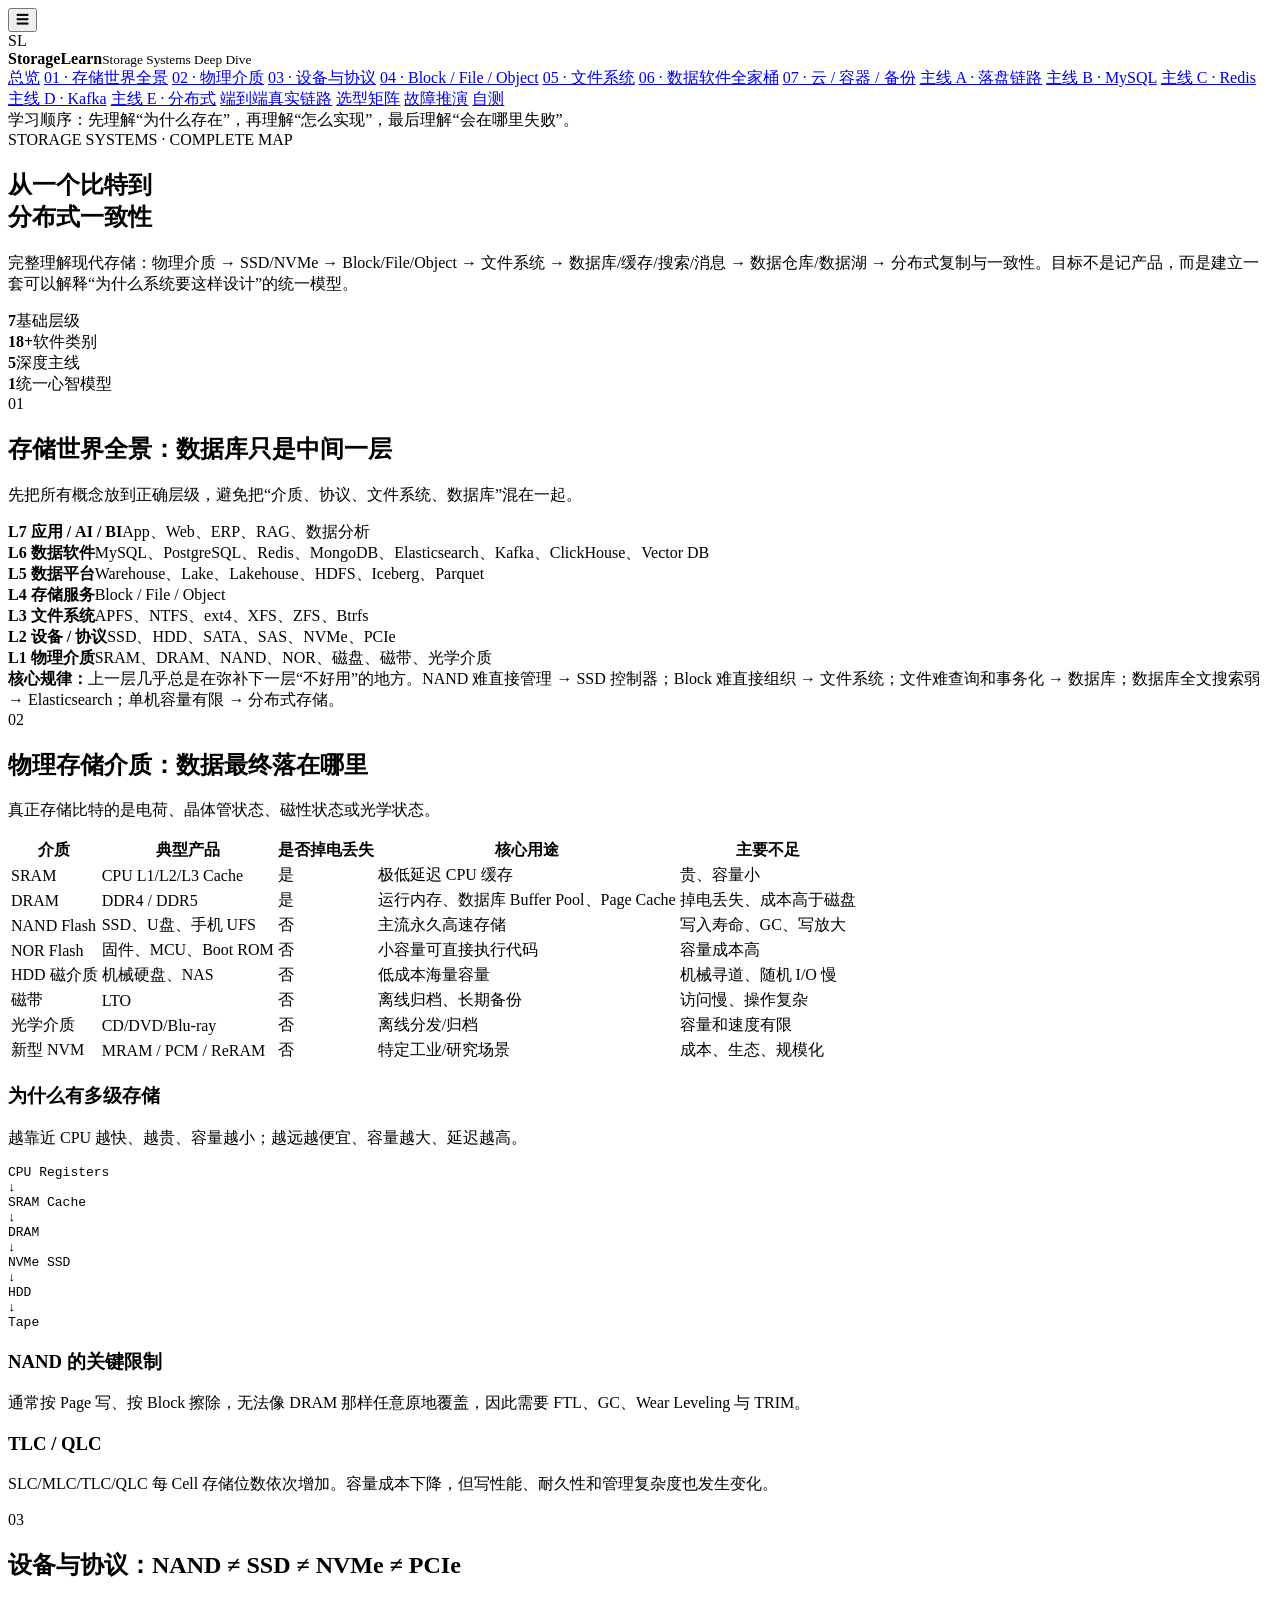
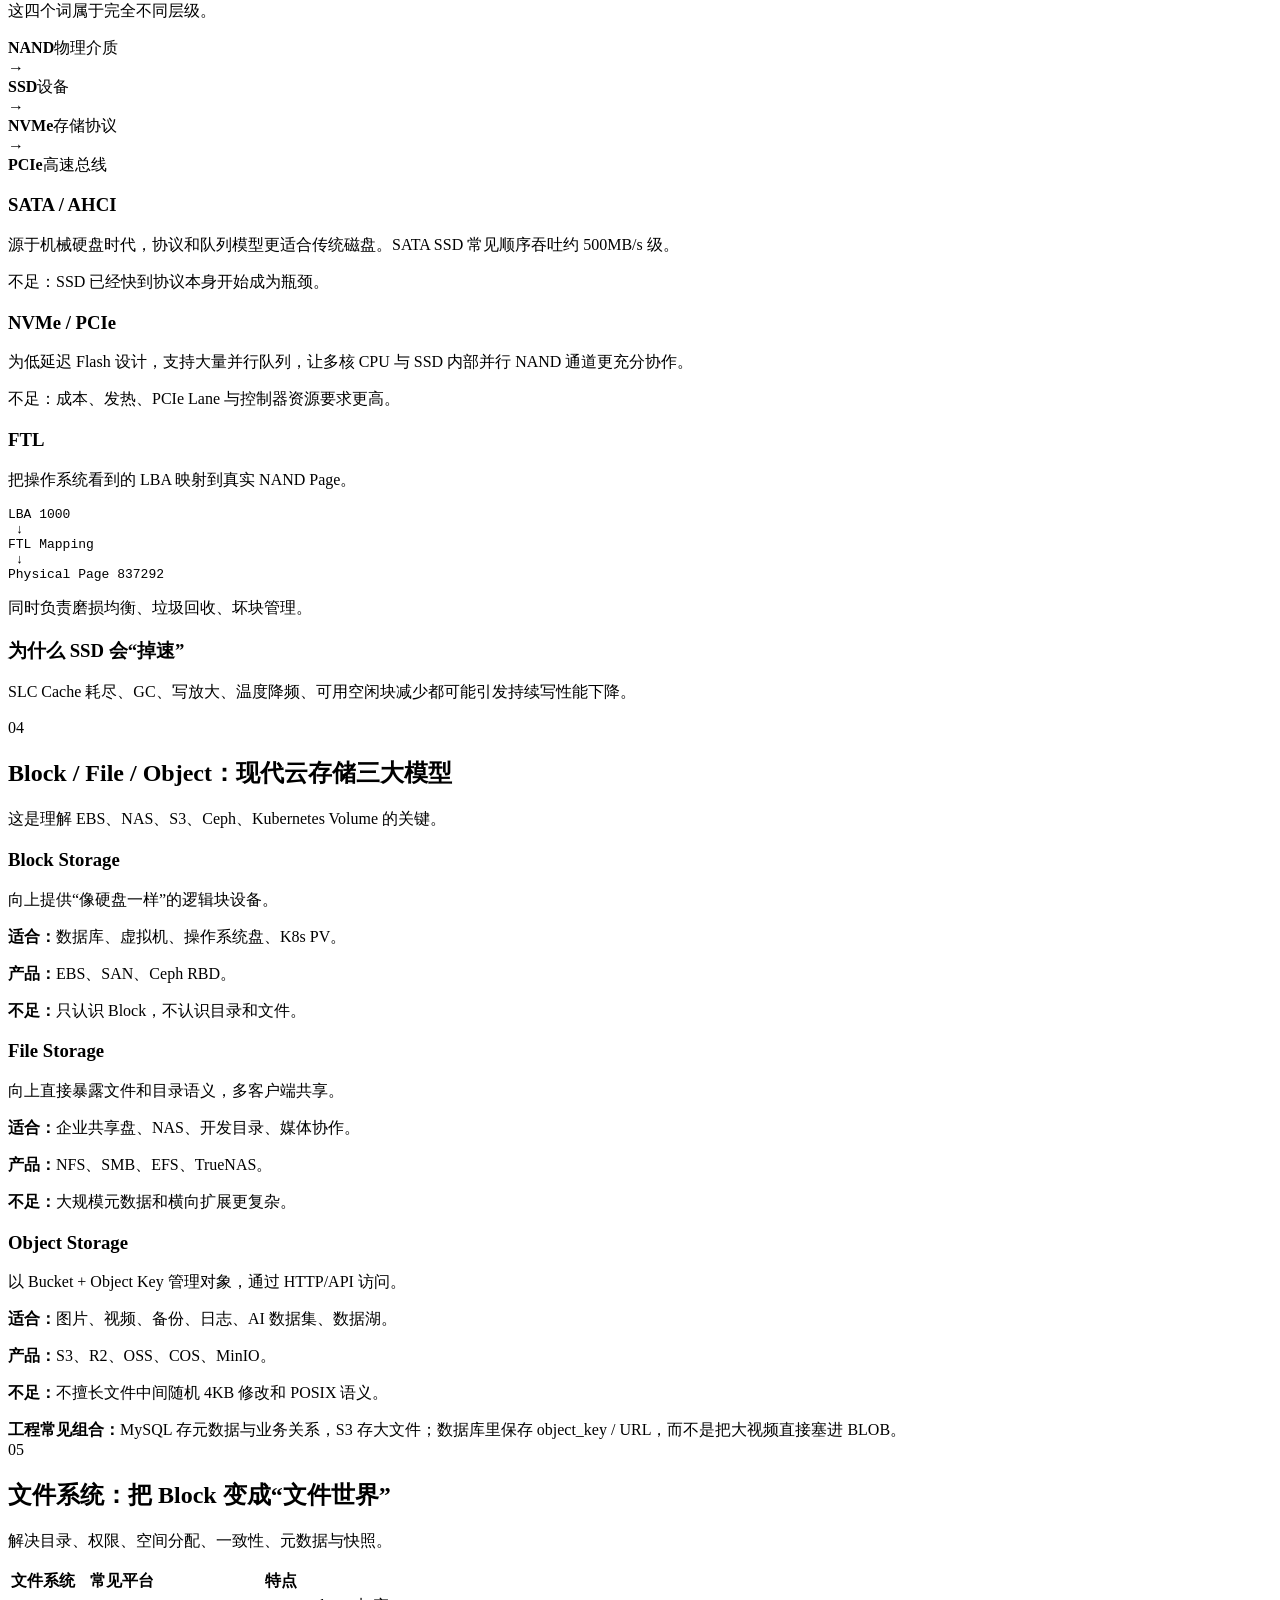
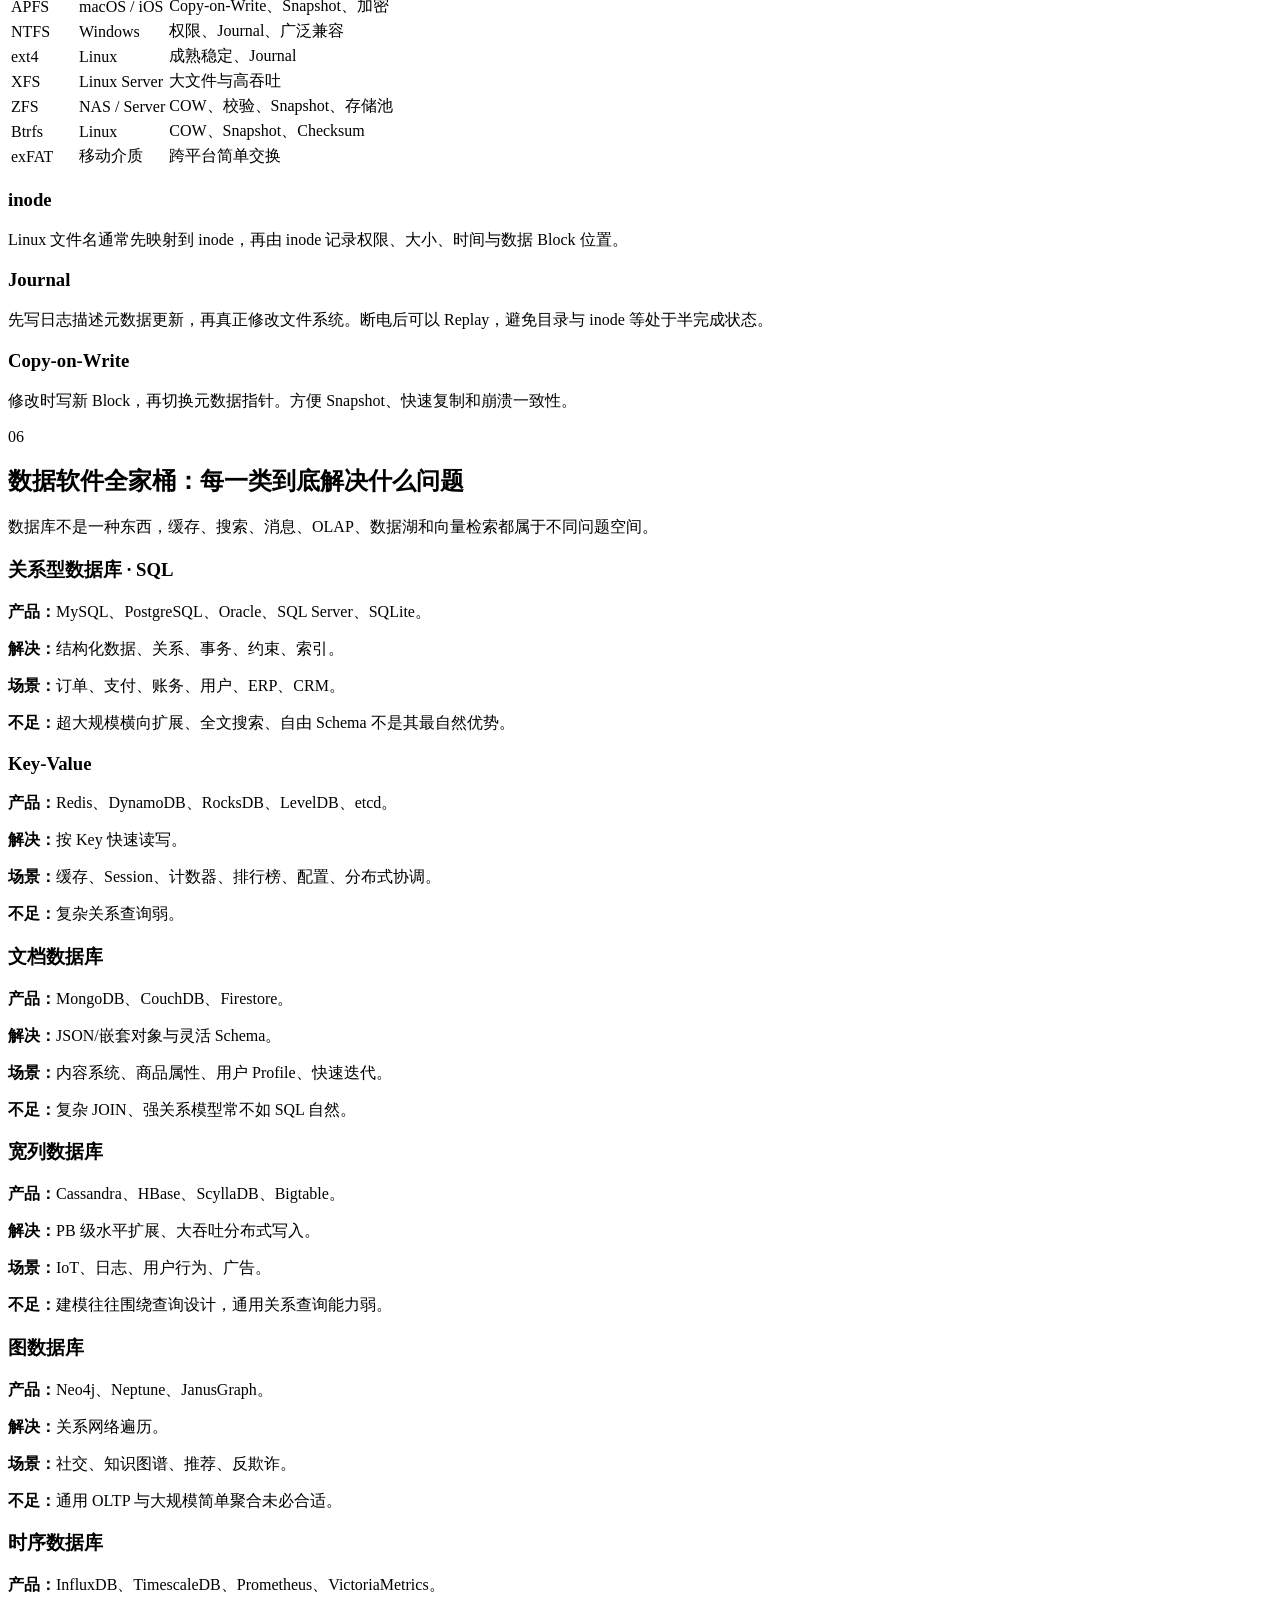
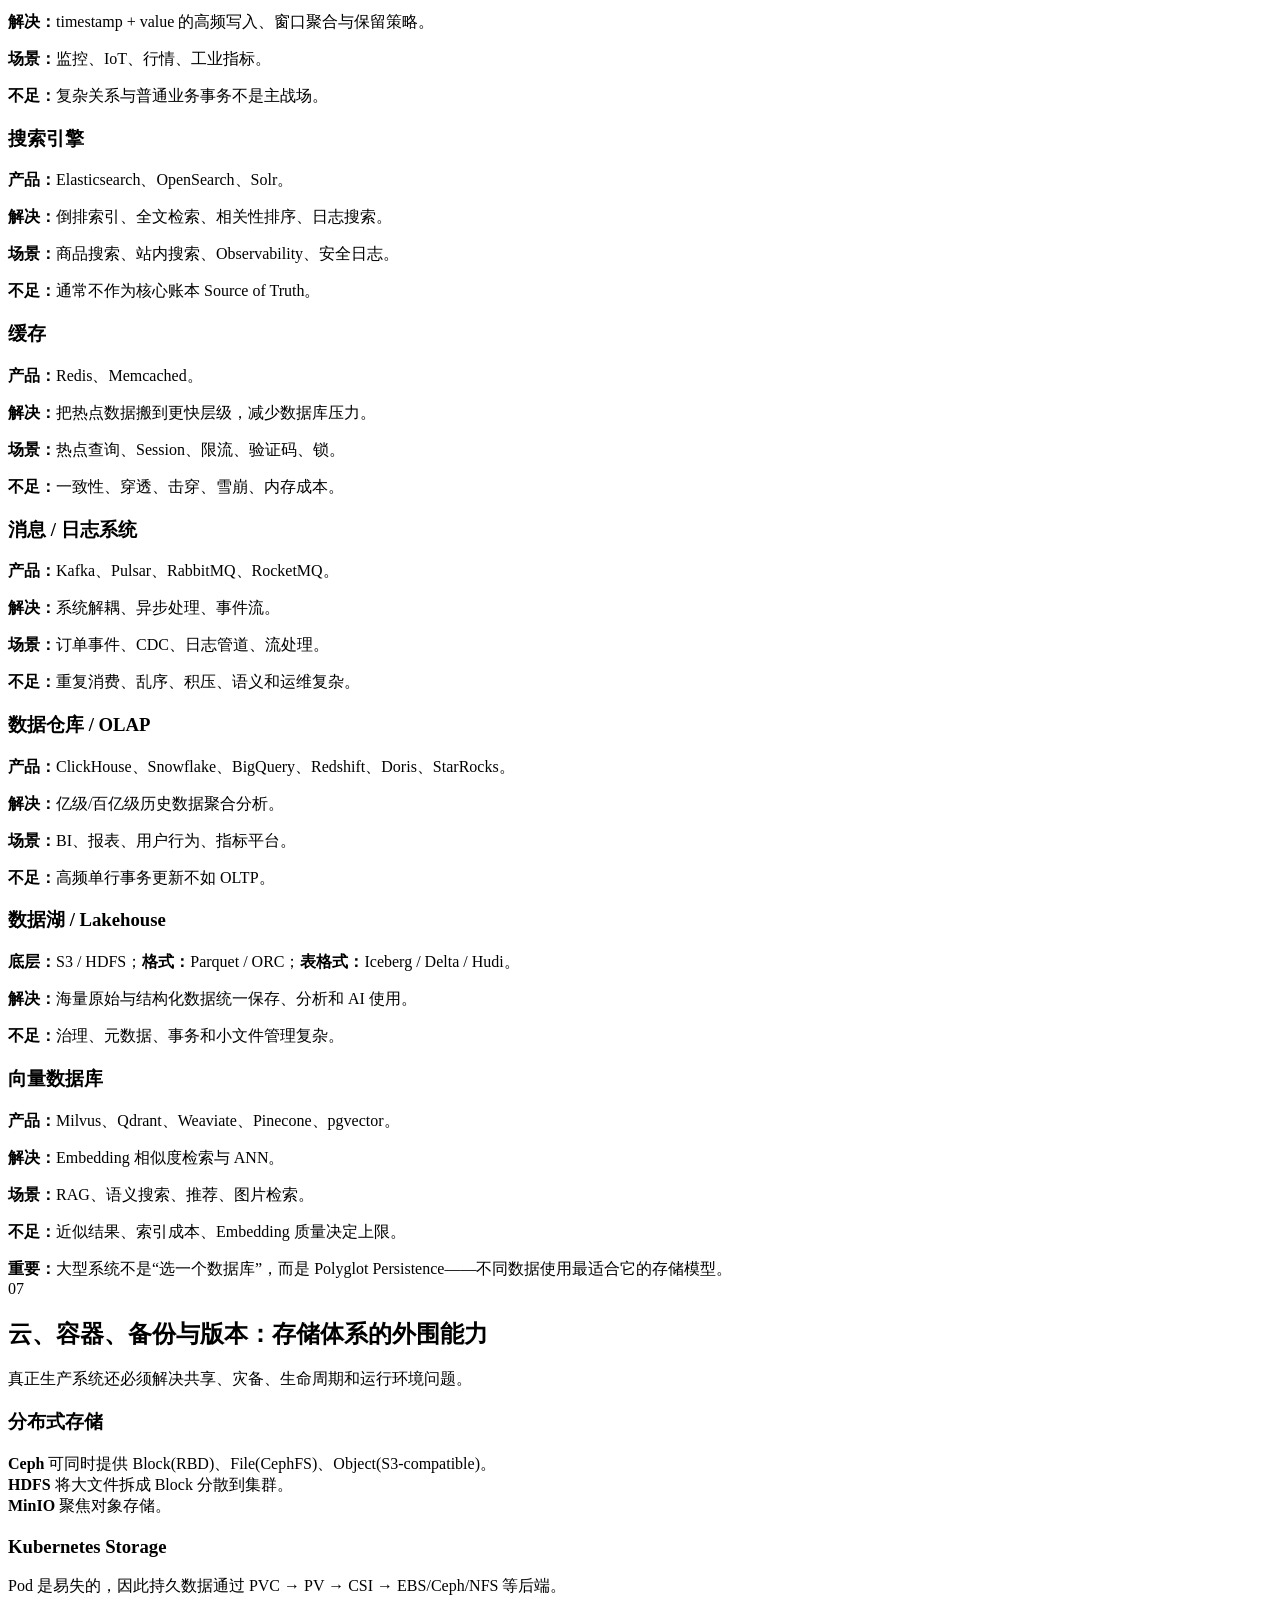
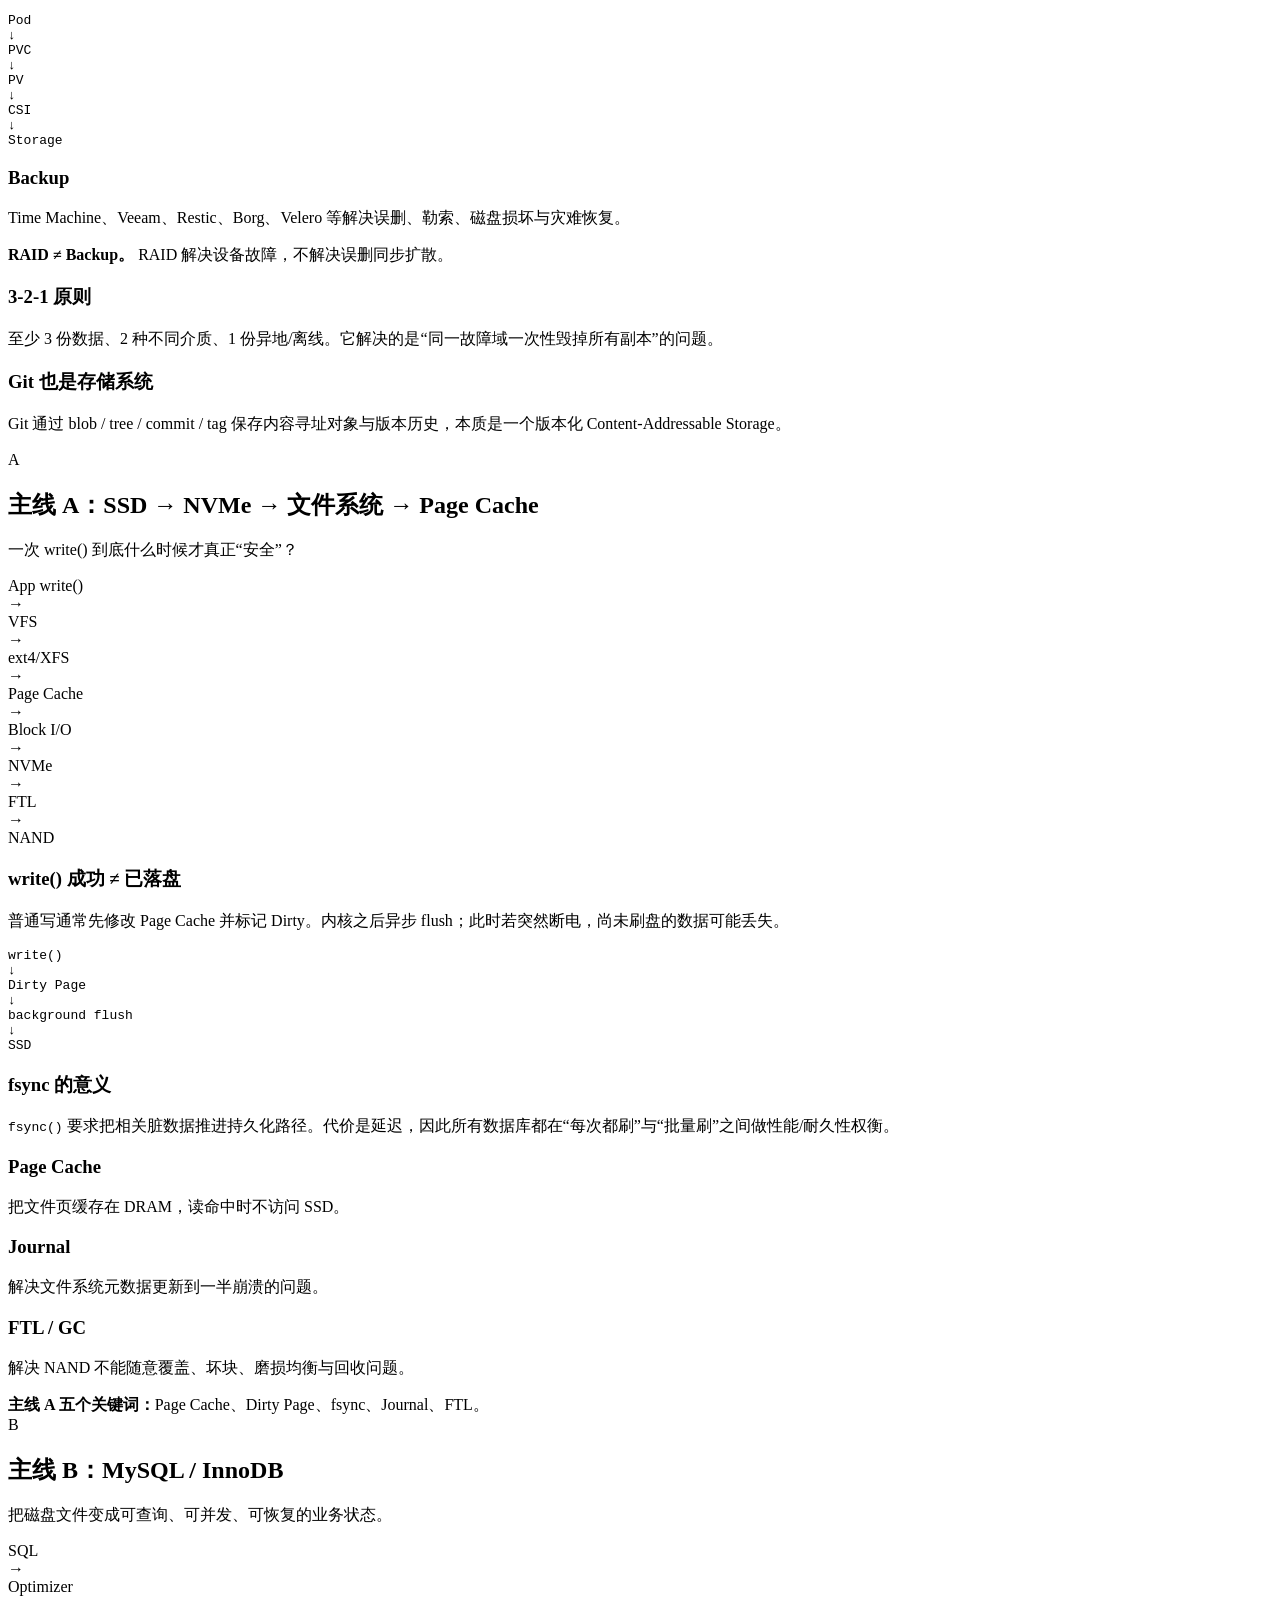
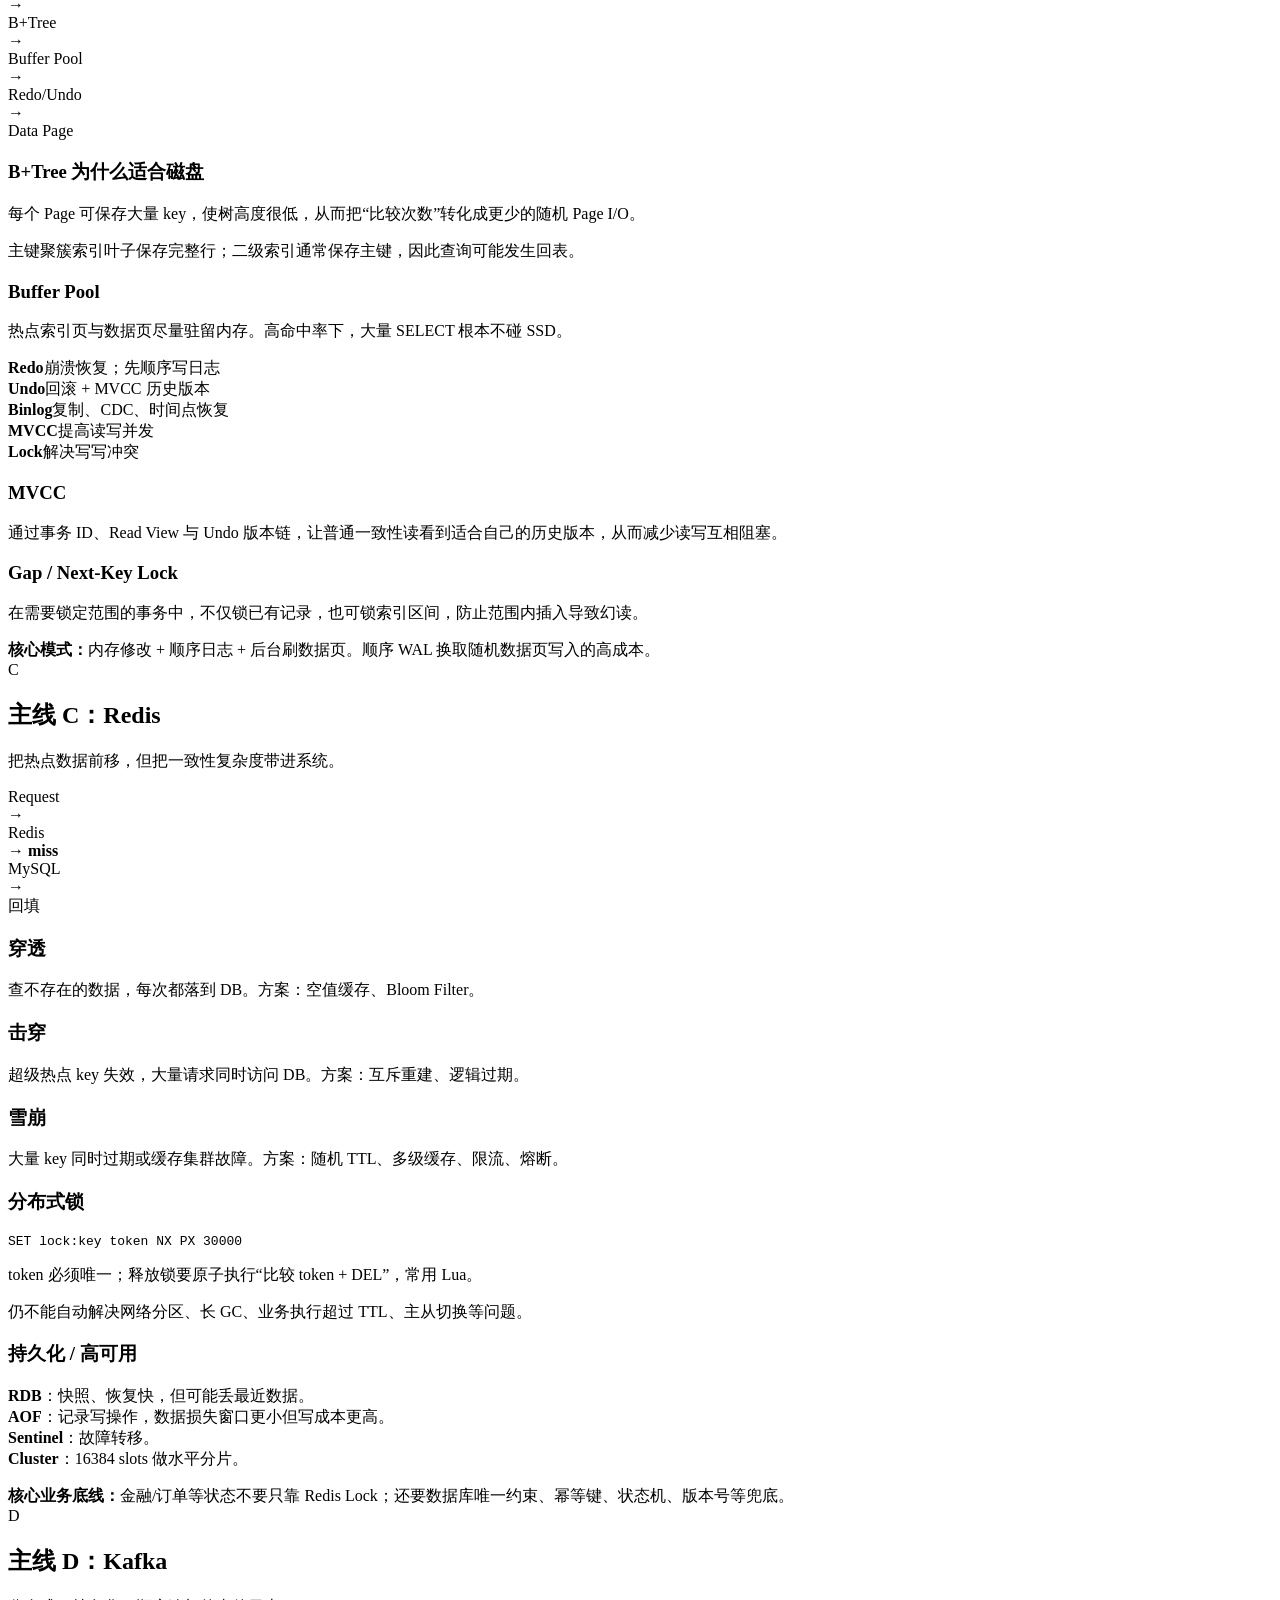
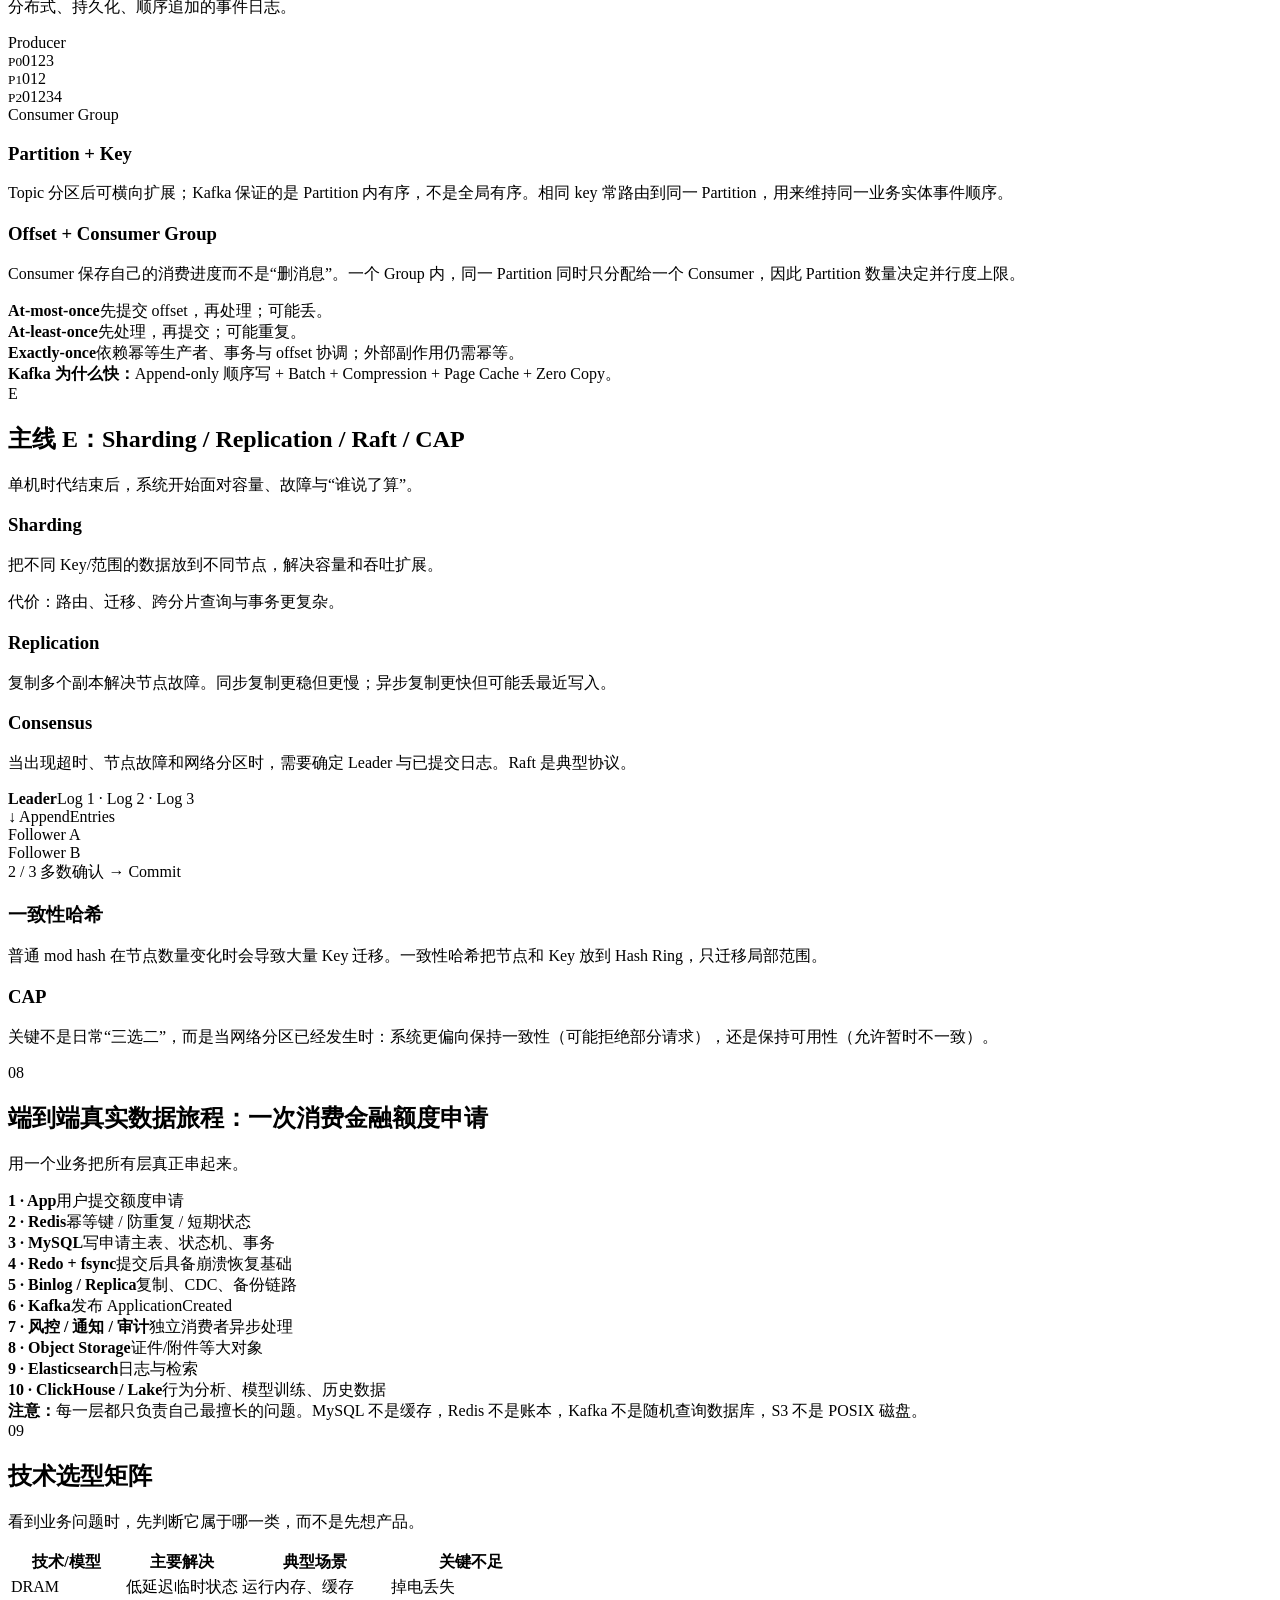
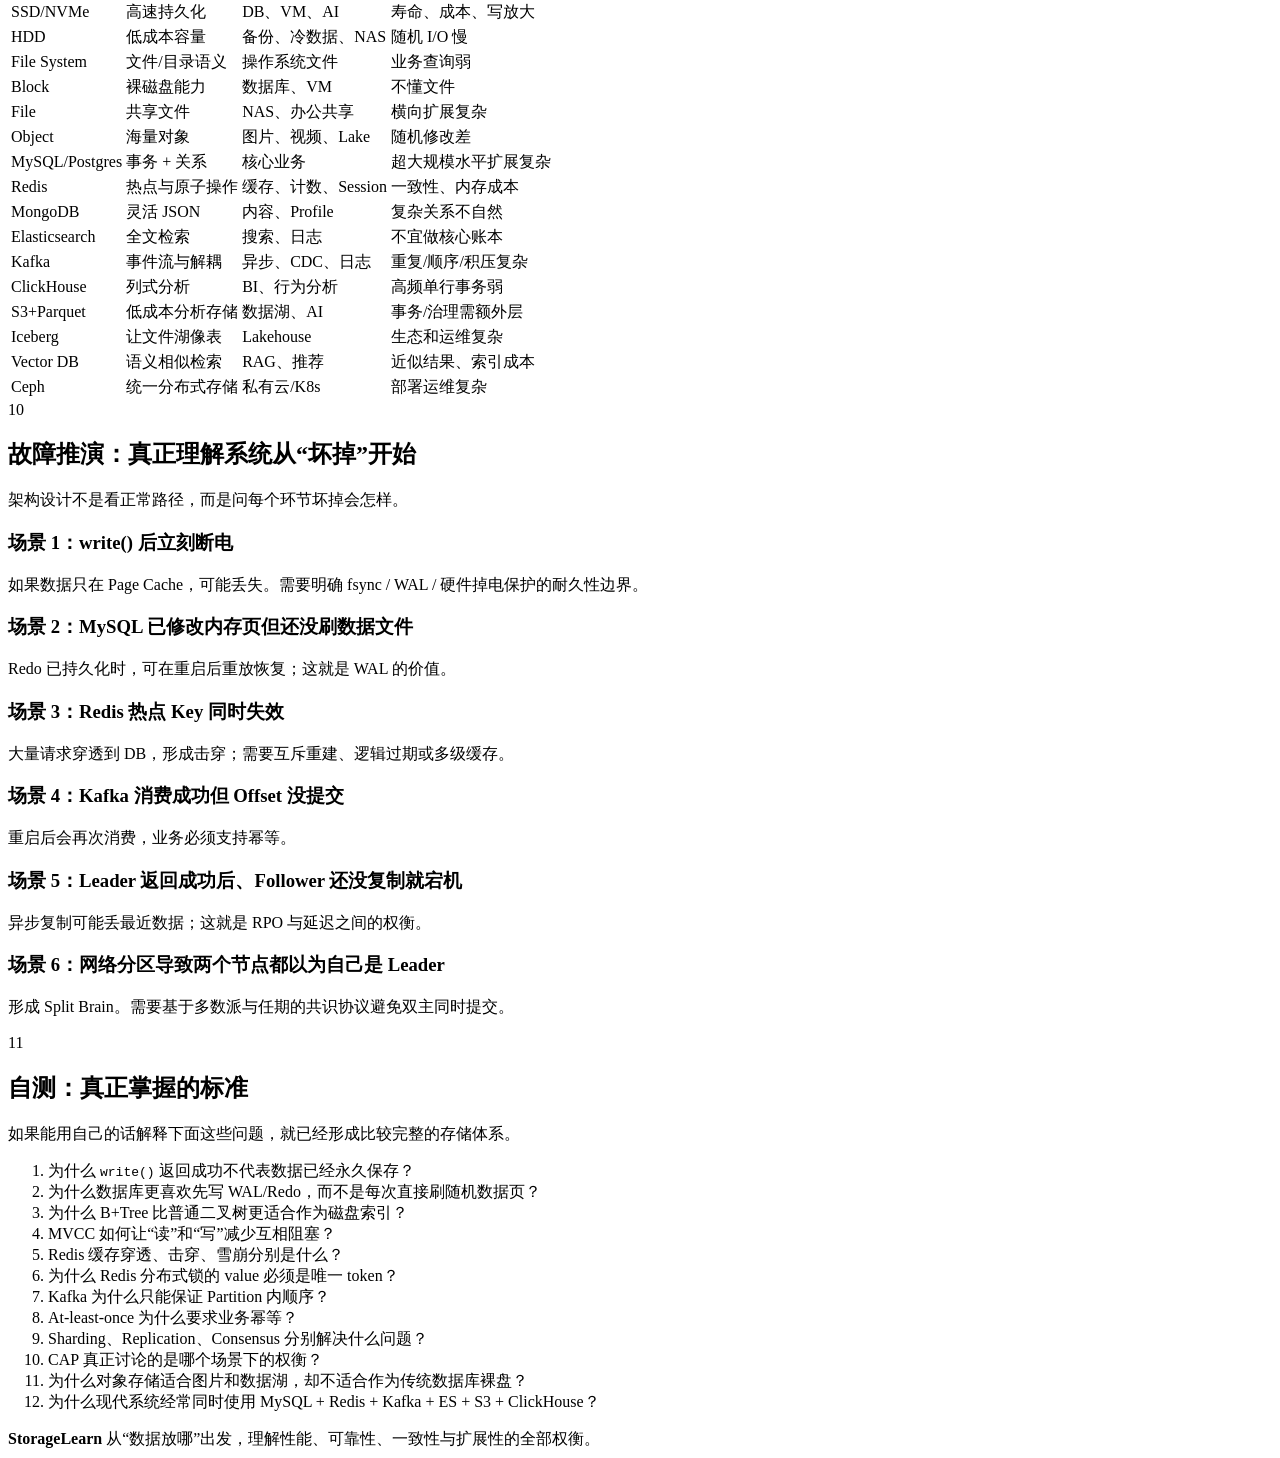
==== index.html @ ed1f9a4f "feat: add complete storage systems learning page" ====
<!doctype html>
<html lang="zh-CN">
<head>
<meta charset="UTF-8"/>
<meta name="viewport" content="width=device-width,initial-scale=1.0"/>
<meta name="description" content="StorageLearn：从物理介质、文件系统、数据库、缓存、搜索、消息、数据湖到分布式存储的完整知识体系。"/>
<title>StorageLearn · 完整存储体系深度解析</title>
<link rel="stylesheet" href="./styles.css"/>
</head>
<body>
<div class="progress" id="progress"></div>
<button class="menu-btn" id="menuBtn">☰</button>
<aside class="sidebar" id="sidebar">
  <div class="brand"><div class="logo">SL</div><div><b>StorageLearn</b><small>Storage Systems Deep Dive</small></div></div>
  <nav>
    <a href="#hero">总览</a>
    <a href="#landscape">01 · 存储世界全景</a>
    <a href="#media">02 · 物理介质</a>
    <a href="#device">03 · 设备与协议</a>
    <a href="#models">04 · Block / File / Object</a>
    <a href="#filesystem">05 · 文件系统</a>
    <a href="#data-software">06 · 数据软件全家桶</a>
    <a href="#cloud">07 · 云 / 容器 / 备份</a>
    <a href="#line1">主线 A · 落盘链路</a>
    <a href="#line2">主线 B · MySQL</a>
    <a href="#line3">主线 C · Redis</a>
    <a href="#line4">主线 D · Kafka</a>
    <a href="#line5">主线 E · 分布式</a>
    <a href="#journey">端到端真实链路</a>
    <a href="#matrix">选型矩阵</a>
    <a href="#failures">故障推演</a>
    <a href="#quiz">自测</a>
  </nav>
  <div class="side-tip">学习顺序：先理解“为什么存在”，再理解“怎么实现”，最后理解“会在哪里失败”。</div>
</aside>

<main>
<section class="hero" id="hero">
  <div class="eyebrow">STORAGE SYSTEMS · COMPLETE MAP</div>
  <h1>从一个比特到<br><span>分布式一致性</span></h1>
  <p class="lead">完整理解现代存储：物理介质 → SSD/NVMe → Block/File/Object → 文件系统 → 数据库/缓存/搜索/消息 → 数据仓库/数据湖 → 分布式复制与一致性。目标不是记产品，而是建立一套可以解释“为什么系统要这样设计”的统一模型。</p>
  <div class="stats"><div><b>7</b><span>基础层级</span></div><div><b>18+</b><span>软件类别</span></div><div><b>5</b><span>深度主线</span></div><div><b>1</b><span>统一心智模型</span></div></div>
</section>

<section id="landscape">
  <header class="section-head"><span>01</span><div><h2>存储世界全景：数据库只是中间一层</h2><p>先把所有概念放到正确层级，避免把“介质、协议、文件系统、数据库”混在一起。</p></div></header>
  <div class="layer-stack">
    <div><b>L7 应用 / AI / BI</b><span>App、Web、ERP、RAG、数据分析</span></div>
    <div><b>L6 数据软件</b><span>MySQL、PostgreSQL、Redis、MongoDB、Elasticsearch、Kafka、ClickHouse、Vector DB</span></div>
    <div><b>L5 数据平台</b><span>Warehouse、Lake、Lakehouse、HDFS、Iceberg、Parquet</span></div>
    <div><b>L4 存储服务</b><span>Block / File / Object</span></div>
    <div><b>L3 文件系统</b><span>APFS、NTFS、ext4、XFS、ZFS、Btrfs</span></div>
    <div><b>L2 设备 / 协议</b><span>SSD、HDD、SATA、SAS、NVMe、PCIe</span></div>
    <div><b>L1 物理介质</b><span>SRAM、DRAM、NAND、NOR、磁盘、磁带、光学介质</span></div>
  </div>
  <div class="principle"><b>核心规律：</b>上一层几乎总是在弥补下一层“不好用”的地方。NAND 难直接管理 → SSD 控制器；Block 难直接组织 → 文件系统；文件难查询和事务化 → 数据库；数据库全文搜索弱 → Elasticsearch；单机容量有限 → 分布式存储。</div>
</section>

<section id="media">
<header class="section-head"><span>02</span><div><h2>物理存储介质：数据最终落在哪里</h2><p>真正存储比特的是电荷、晶体管状态、磁性状态或光学状态。</p></div></header>
<div class="table-wrap"><table><thead><tr><th>介质</th><th>典型产品</th><th>是否掉电丢失</th><th>核心用途</th><th>主要不足</th></tr></thead><tbody>
<tr><td>SRAM</td><td>CPU L1/L2/L3 Cache</td><td>是</td><td>极低延迟 CPU 缓存</td><td>贵、容量小</td></tr>
<tr><td>DRAM</td><td>DDR4 / DDR5</td><td>是</td><td>运行内存、数据库 Buffer Pool、Page Cache</td><td>掉电丢失、成本高于磁盘</td></tr>
<tr><td>NAND Flash</td><td>SSD、U盘、手机 UFS</td><td>否</td><td>主流永久高速存储</td><td>写入寿命、GC、写放大</td></tr>
<tr><td>NOR Flash</td><td>固件、MCU、Boot ROM</td><td>否</td><td>小容量可直接执行代码</td><td>容量成本高</td></tr>
<tr><td>HDD 磁介质</td><td>机械硬盘、NAS</td><td>否</td><td>低成本海量容量</td><td>机械寻道、随机 I/O 慢</td></tr>
<tr><td>磁带</td><td>LTO</td><td>否</td><td>离线归档、长期备份</td><td>访问慢、操作复杂</td></tr>
<tr><td>光学介质</td><td>CD/DVD/Blu-ray</td><td>否</td><td>离线分发/归档</td><td>容量和速度有限</td></tr>
<tr><td>新型 NVM</td><td>MRAM / PCM / ReRAM</td><td>否</td><td>特定工业/研究场景</td><td>成本、生态、规模化</td></tr>
</tbody></table></div>
<div class="cards three">
<article><h3>为什么有多级存储</h3><p>越靠近 CPU 越快、越贵、容量越小；越远越便宜、容量越大、延迟越高。</p><pre>CPU Registers
↓
SRAM Cache
↓
DRAM
↓
NVMe SSD
↓
HDD
↓
Tape</pre></article>
<article><h3>NAND 的关键限制</h3><p>通常按 Page 写、按 Block 擦除，无法像 DRAM 那样任意原地覆盖，因此需要 FTL、GC、Wear Leveling 与 TRIM。</p></article>
<article><h3>TLC / QLC</h3><p>SLC/MLC/TLC/QLC 每 Cell 存储位数依次增加。容量成本下降，但写性能、耐久性和管理复杂度也发生变化。</p></article>
</div>
</section>

<section id="device">
<header class="section-head"><span>03</span><div><h2>设备与协议：NAND ≠ SSD ≠ NVMe ≠ PCIe</h2><p>这四个词属于完全不同层级。</p></div></header>
<div class="concept-chain"><div><b>NAND</b><span>物理介质</span></div><b>→</b><div><b>SSD</b><span>设备</span></div><b>→</b><div><b>NVMe</b><span>存储协议</span></div><b>→</b><div><b>PCIe</b><span>高速总线</span></div></div>
<div class="cards two">
<article><h3>SATA / AHCI</h3><p>源于机械硬盘时代，协议和队列模型更适合传统磁盘。SATA SSD 常见顺序吞吐约 500MB/s 级。</p><p class="weak">不足：SSD 已经快到协议本身开始成为瓶颈。</p></article>
<article><h3>NVMe / PCIe</h3><p>为低延迟 Flash 设计，支持大量并行队列，让多核 CPU 与 SSD 内部并行 NAND 通道更充分协作。</p><p class="weak">不足：成本、发热、PCIe Lane 与控制器资源要求更高。</p></article>
</div>
<div class="cards two">
<article><h3>FTL</h3><p>把操作系统看到的 LBA 映射到真实 NAND Page。</p><pre>LBA 1000
 ↓
FTL Mapping
 ↓
Physical Page 837292</pre><p>同时负责磨损均衡、垃圾回收、坏块管理。</p></article>
<article><h3>为什么 SSD 会“掉速”</h3><p>SLC Cache 耗尽、GC、写放大、温度降频、可用空闲块减少都可能引发持续写性能下降。</p></article>
</div>
</section>

<section id="models">
<header class="section-head"><span>04</span><div><h2>Block / File / Object：现代云存储三大模型</h2><p>这是理解 EBS、NAS、S3、Ceph、Kubernetes Volume 的关键。</p></div></header>
<div class="cards three">
<article><h3>Block Storage</h3><p>向上提供“像硬盘一样”的逻辑块设备。</p><p><b>适合：</b>数据库、虚拟机、操作系统盘、K8s PV。</p><p><b>产品：</b>EBS、SAN、Ceph RBD。</p><p class="weak"><b>不足：</b>只认识 Block，不认识目录和文件。</p></article>
<article><h3>File Storage</h3><p>向上直接暴露文件和目录语义，多客户端共享。</p><p><b>适合：</b>企业共享盘、NAS、开发目录、媒体协作。</p><p><b>产品：</b>NFS、SMB、EFS、TrueNAS。</p><p class="weak"><b>不足：</b>大规模元数据和横向扩展更复杂。</p></article>
<article><h3>Object Storage</h3><p>以 Bucket + Object Key 管理对象，通过 HTTP/API 访问。</p><p><b>适合：</b>图片、视频、备份、日志、AI 数据集、数据湖。</p><p><b>产品：</b>S3、R2、OSS、COS、MinIO。</p><p class="weak"><b>不足：</b>不擅长文件中间随机 4KB 修改和 POSIX 语义。</p></article>
</div>
<div class="principle"><b>工程常见组合：</b>MySQL 存元数据与业务关系，S3 存大文件；数据库里保存 object_key / URL，而不是把大视频直接塞进 BLOB。</div>
</section>

<section id="filesystem">
<header class="section-head"><span>05</span><div><h2>文件系统：把 Block 变成“文件世界”</h2><p>解决目录、权限、空间分配、一致性、元数据与快照。</p></div></header>
<div class="table-wrap"><table><thead><tr><th>文件系统</th><th>常见平台</th><th>特点</th></tr></thead><tbody>
<tr><td>APFS</td><td>macOS / iOS</td><td>Copy-on-Write、Snapshot、加密</td></tr>
<tr><td>NTFS</td><td>Windows</td><td>权限、Journal、广泛兼容</td></tr>
<tr><td>ext4</td><td>Linux</td><td>成熟稳定、Journal</td></tr>
<tr><td>XFS</td><td>Linux Server</td><td>大文件与高吞吐</td></tr>
<tr><td>ZFS</td><td>NAS / Server</td><td>COW、校验、Snapshot、存储池</td></tr>
<tr><td>Btrfs</td><td>Linux</td><td>COW、Snapshot、Checksum</td></tr>
<tr><td>exFAT</td><td>移动介质</td><td>跨平台简单交换</td></tr>
</tbody></table></div>
<div class="cards three">
<article><h3>inode</h3><p>Linux 文件名通常先映射到 inode，再由 inode 记录权限、大小、时间与数据 Block 位置。</p></article>
<article><h3>Journal</h3><p>先写日志描述元数据更新，再真正修改文件系统。断电后可以 Replay，避免目录与 inode 等处于半完成状态。</p></article>
<article><h3>Copy-on-Write</h3><p>修改时写新 Block，再切换元数据指针。方便 Snapshot、快速复制和崩溃一致性。</p></article>
</div>
</section>

<section id="data-software">
<header class="section-head"><span>06</span><div><h2>数据软件全家桶：每一类到底解决什么问题</h2><p>数据库不是一种东西，缓存、搜索、消息、OLAP、数据湖和向量检索都属于不同问题空间。</p></div></header>
<div class="catalog">
<article><h3>关系型数据库 · SQL</h3><p><b>产品：</b>MySQL、PostgreSQL、Oracle、SQL Server、SQLite。</p><p><b>解决：</b>结构化数据、关系、事务、约束、索引。</p><p><b>场景：</b>订单、支付、账务、用户、ERP、CRM。</p><p class="weak"><b>不足：</b>超大规模横向扩展、全文搜索、自由 Schema 不是其最自然优势。</p></article>
<article><h3>Key-Value</h3><p><b>产品：</b>Redis、DynamoDB、RocksDB、LevelDB、etcd。</p><p><b>解决：</b>按 Key 快速读写。</p><p><b>场景：</b>缓存、Session、计数器、排行榜、配置、分布式协调。</p><p class="weak"><b>不足：</b>复杂关系查询弱。</p></article>
<article><h3>文档数据库</h3><p><b>产品：</b>MongoDB、CouchDB、Firestore。</p><p><b>解决：</b>JSON/嵌套对象与灵活 Schema。</p><p><b>场景：</b>内容系统、商品属性、用户 Profile、快速迭代。</p><p class="weak"><b>不足：</b>复杂 JOIN、强关系模型常不如 SQL 自然。</p></article>
<article><h3>宽列数据库</h3><p><b>产品：</b>Cassandra、HBase、ScyllaDB、Bigtable。</p><p><b>解决：</b>PB 级水平扩展、大吞吐分布式写入。</p><p><b>场景：</b>IoT、日志、用户行为、广告。</p><p class="weak"><b>不足：</b>建模往往围绕查询设计，通用关系查询能力弱。</p></article>
<article><h3>图数据库</h3><p><b>产品：</b>Neo4j、Neptune、JanusGraph。</p><p><b>解决：</b>关系网络遍历。</p><p><b>场景：</b>社交、知识图谱、推荐、反欺诈。</p><p class="weak"><b>不足：</b>通用 OLTP 与大规模简单聚合未必合适。</p></article>
<article><h3>时序数据库</h3><p><b>产品：</b>InfluxDB、TimescaleDB、Prometheus、VictoriaMetrics。</p><p><b>解决：</b>timestamp + value 的高频写入、窗口聚合与保留策略。</p><p><b>场景：</b>监控、IoT、行情、工业指标。</p><p class="weak"><b>不足：</b>复杂关系与普通业务事务不是主战场。</p></article>
<article><h3>搜索引擎</h3><p><b>产品：</b>Elasticsearch、OpenSearch、Solr。</p><p><b>解决：</b>倒排索引、全文检索、相关性排序、日志搜索。</p><p><b>场景：</b>商品搜索、站内搜索、Observability、安全日志。</p><p class="weak"><b>不足：</b>通常不作为核心账本 Source of Truth。</p></article>
<article><h3>缓存</h3><p><b>产品：</b>Redis、Memcached。</p><p><b>解决：</b>把热点数据搬到更快层级，减少数据库压力。</p><p><b>场景：</b>热点查询、Session、限流、验证码、锁。</p><p class="weak"><b>不足：</b>一致性、穿透、击穿、雪崩、内存成本。</p></article>
<article><h3>消息 / 日志系统</h3><p><b>产品：</b>Kafka、Pulsar、RabbitMQ、RocketMQ。</p><p><b>解决：</b>系统解耦、异步处理、事件流。</p><p><b>场景：</b>订单事件、CDC、日志管道、流处理。</p><p class="weak"><b>不足：</b>重复消费、乱序、积压、语义和运维复杂。</p></article>
<article><h3>数据仓库 / OLAP</h3><p><b>产品：</b>ClickHouse、Snowflake、BigQuery、Redshift、Doris、StarRocks。</p><p><b>解决：</b>亿级/百亿级历史数据聚合分析。</p><p><b>场景：</b>BI、报表、用户行为、指标平台。</p><p class="weak"><b>不足：</b>高频单行事务更新不如 OLTP。</p></article>
<article><h3>数据湖 / Lakehouse</h3><p><b>底层：</b>S3 / HDFS；<b>格式：</b>Parquet / ORC；<b>表格式：</b>Iceberg / Delta / Hudi。</p><p><b>解决：</b>海量原始与结构化数据统一保存、分析和 AI 使用。</p><p class="weak"><b>不足：</b>治理、元数据、事务和小文件管理复杂。</p></article>
<article><h3>向量数据库</h3><p><b>产品：</b>Milvus、Qdrant、Weaviate、Pinecone、pgvector。</p><p><b>解决：</b>Embedding 相似度检索与 ANN。</p><p><b>场景：</b>RAG、语义搜索、推荐、图片检索。</p><p class="weak"><b>不足：</b>近似结果、索引成本、Embedding 质量决定上限。</p></article>
</div>
<div class="principle"><b>重要：</b>大型系统不是“选一个数据库”，而是 Polyglot Persistence——不同数据使用最适合它的存储模型。</div>
</section>

<section id="cloud">
<header class="section-head"><span>07</span><div><h2>云、容器、备份与版本：存储体系的外围能力</h2><p>真正生产系统还必须解决共享、灾备、生命周期和运行环境问题。</p></div></header>
<div class="cards three">
<article><h3>分布式存储</h3><p><b>Ceph</b> 可同时提供 Block(RBD)、File(CephFS)、Object(S3-compatible)。<br><b>HDFS</b> 将大文件拆成 Block 分散到集群。<br><b>MinIO</b> 聚焦对象存储。</p></article>
<article><h3>Kubernetes Storage</h3><p>Pod 是易失的，因此持久数据通过 PVC → PV → CSI → EBS/Ceph/NFS 等后端。</p><pre>Pod
↓
PVC
↓
PV
↓
CSI
↓
Storage</pre></article>
<article><h3>Backup</h3><p>Time Machine、Veeam、Restic、Borg、Velero 等解决误删、勒索、磁盘损坏与灾难恢复。</p><p><b>RAID ≠ Backup。</b> RAID 解决设备故障，不解决误删同步扩散。</p></article>
</div>
<div class="cards two">
<article><h3>3-2-1 原则</h3><p>至少 3 份数据、2 种不同介质、1 份异地/离线。它解决的是“同一故障域一次性毁掉所有副本”的问题。</p></article>
<article><h3>Git 也是存储系统</h3><p>Git 通过 blob / tree / commit / tag 保存内容寻址对象与版本历史，本质是一个版本化 Content-Addressable Storage。</p></article>
</div>
</section>

<section id="line1" class="deep">
<header class="section-head"><span>A</span><div><h2>主线 A：SSD → NVMe → 文件系统 → Page Cache</h2><p>一次 write() 到底什么时候才真正“安全”？</p></div></header>
<div class="flow"><div>App write()</div><b>→</b><div>VFS</div><b>→</b><div>ext4/XFS</div><b>→</b><div class="hot">Page Cache</div><b>→</b><div>Block I/O</div><b>→</b><div>NVMe</div><b>→</b><div>FTL</div><b>→</b><div>NAND</div></div>
<div class="cards two">
<article><h3>write() 成功 ≠ 已落盘</h3><p>普通写通常先修改 Page Cache 并标记 Dirty。内核之后异步 flush；此时若突然断电，尚未刷盘的数据可能丢失。</p><pre>write()
↓
Dirty Page
↓
background flush
↓
SSD</pre></article>
<article><h3>fsync 的意义</h3><p><code>fsync()</code> 要求把相关脏数据推进持久化路径。代价是延迟，因此所有数据库都在“每次都刷”与“批量刷”之间做性能/耐久性权衡。</p></article>
</div>
<div class="cards three">
<article><h3>Page Cache</h3><p>把文件页缓存在 DRAM，读命中时不访问 SSD。</p></article>
<article><h3>Journal</h3><p>解决文件系统元数据更新到一半崩溃的问题。</p></article>
<article><h3>FTL / GC</h3><p>解决 NAND 不能随意覆盖、坏块、磨损均衡与回收问题。</p></article>
</div>
<div class="takeaway"><b>主线 A 五个关键词：</b>Page Cache、Dirty Page、fsync、Journal、FTL。</div>
</section>

<section id="line2" class="deep">
<header class="section-head"><span>B</span><div><h2>主线 B：MySQL / InnoDB</h2><p>把磁盘文件变成可查询、可并发、可恢复的业务状态。</p></div></header>
<div class="flow"><div>SQL</div><b>→</b><div>Optimizer</div><b>→</b><div>B+Tree</div><b>→</b><div class="hot">Buffer Pool</div><b>→</b><div>Redo/Undo</div><b>→</b><div>Data Page</div></div>
<div class="cards two">
<article><h3>B+Tree 为什么适合磁盘</h3><p>每个 Page 可保存大量 key，使树高度很低，从而把“比较次数”转化成更少的随机 Page I/O。</p><p>主键聚簇索引叶子保存完整行；二级索引通常保存主键，因此查询可能发生回表。</p></article>
<article><h3>Buffer Pool</h3><p>热点索引页与数据页尽量驻留内存。高命中率下，大量 SELECT 根本不碰 SSD。</p></article>
</div>
<div class="compare">
<div><b>Redo</b><span>崩溃恢复；先顺序写日志</span></div>
<div><b>Undo</b><span>回滚 + MVCC 历史版本</span></div>
<div><b>Binlog</b><span>复制、CDC、时间点恢复</span></div>
<div><b>MVCC</b><span>提高读写并发</span></div>
<div><b>Lock</b><span>解决写写冲突</span></div>
</div>
<div class="cards two">
<article><h3>MVCC</h3><p>通过事务 ID、Read View 与 Undo 版本链，让普通一致性读看到适合自己的历史版本，从而减少读写互相阻塞。</p></article>
<article><h3>Gap / Next-Key Lock</h3><p>在需要锁定范围的事务中，不仅锁已有记录，也可锁索引区间，防止范围内插入导致幻读。</p></article>
</div>
<div class="takeaway"><b>核心模式：</b>内存修改 + 顺序日志 + 后台刷数据页。顺序 WAL 换取随机数据页写入的高成本。</div>
</section>

<section id="line3" class="deep">
<header class="section-head"><span>C</span><div><h2>主线 C：Redis</h2><p>把热点数据前移，但把一致性复杂度带进系统。</p></div></header>
<div class="flow"><div>Request</div><b>→</b><div class="hot">Redis</div><b>→ miss</b><div>MySQL</div><b>→</b><div>回填</div></div>
<div class="cards three">
<article><h3>穿透</h3><p>查不存在的数据，每次都落到 DB。方案：空值缓存、Bloom Filter。</p></article>
<article><h3>击穿</h3><p>超级热点 key 失效，大量请求同时访问 DB。方案：互斥重建、逻辑过期。</p></article>
<article><h3>雪崩</h3><p>大量 key 同时过期或缓存集群故障。方案：随机 TTL、多级缓存、限流、熔断。</p></article>
</div>
<div class="cards two">
<article><h3>分布式锁</h3><pre>SET lock:key token NX PX 30000</pre><p>token 必须唯一；释放锁要原子执行“比较 token + DEL”，常用 Lua。</p><p class="weak">仍不能自动解决网络分区、长 GC、业务执行超过 TTL、主从切换等问题。</p></article>
<article><h3>持久化 / 高可用</h3><p><b>RDB</b>：快照、恢复快，但可能丢最近数据。<br><b>AOF</b>：记录写操作，数据损失窗口更小但写成本更高。<br><b>Sentinel</b>：故障转移。<br><b>Cluster</b>：16384 slots 做水平分片。</p></article>
</div>
<div class="takeaway"><b>核心业务底线：</b>金融/订单等状态不要只靠 Redis Lock；还要数据库唯一约束、幂等键、状态机、版本号等兜底。</div>
</section>

<section id="line4" class="deep">
<header class="section-head"><span>D</span><div><h2>主线 D：Kafka</h2><p>分布式、持久化、顺序追加的事件日志。</p></div></header>
<div class="kafka">
<div class="producer">Producer</div>
<div class="topic">
<div><small>P0</small><span>0</span><span>1</span><span>2</span><span>3</span></div>
<div><small>P1</small><span>0</span><span>1</span><span>2</span></div>
<div><small>P2</small><span>0</span><span>1</span><span>2</span><span>3</span><span>4</span></div>
</div>
<div class="consumer">Consumer Group</div>
</div>
<div class="cards two">
<article><h3>Partition + Key</h3><p>Topic 分区后可横向扩展；Kafka 保证的是 Partition 内有序，不是全局有序。相同 key 常路由到同一 Partition，用来维持同一业务实体事件顺序。</p></article>
<article><h3>Offset + Consumer Group</h3><p>Consumer 保存自己的消费进度而不是“删消息”。一个 Group 内，同一 Partition 同时只分配给一个 Consumer，因此 Partition 数量决定并行度上限。</p></article>
</div>
<div class="delivery">
<div><b>At-most-once</b><span>先提交 offset，再处理；可能丢。</span></div>
<div><b>At-least-once</b><span>先处理，再提交；可能重复。</span></div>
<div><b>Exactly-once</b><span>依赖幂等生产者、事务与 offset 协调；外部副作用仍需幂等。</span></div>
</div>
<div class="takeaway"><b>Kafka 为什么快：</b>Append-only 顺序写 + Batch + Compression + Page Cache + Zero Copy。</div>
</section>

<section id="line5" class="deep">
<header class="section-head"><span>E</span><div><h2>主线 E：Sharding / Replication / Raft / CAP</h2><p>单机时代结束后，系统开始面对容量、故障与“谁说了算”。</p></div></header>
<div class="cards three">
<article><h3>Sharding</h3><p>把不同 Key/范围的数据放到不同节点，解决容量和吞吐扩展。</p><p class="weak">代价：路由、迁移、跨分片查询与事务更复杂。</p></article>
<article><h3>Replication</h3><p>复制多个副本解决节点故障。同步复制更稳但更慢；异步复制更快但可能丢最近写入。</p></article>
<article><h3>Consensus</h3><p>当出现超时、节点故障和网络分区时，需要确定 Leader 与已提交日志。Raft 是典型协议。</p></article>
</div>
<div class="raft">
<div class="node leader"><b>Leader</b><span>Log 1 · Log 2 · Log 3</span></div>
<div class="arrow">↓ AppendEntries</div>
<div class="followers"><div class="node">Follower A</div><div class="node">Follower B</div></div>
<div class="majority">2 / 3 多数确认 → Commit</div>
</div>
<div class="cards two">
<article><h3>一致性哈希</h3><p>普通 mod hash 在节点数量变化时会导致大量 Key 迁移。一致性哈希把节点和 Key 放到 Hash Ring，只迁移局部范围。</p></article>
<article><h3>CAP</h3><p>关键不是日常“三选二”，而是当网络分区已经发生时：系统更偏向保持一致性（可能拒绝部分请求），还是保持可用性（允许暂时不一致）。</p></article>
</div>
</section>

<section id="journey">
<header class="section-head"><span>08</span><div><h2>端到端真实数据旅程：一次消费金融额度申请</h2><p>用一个业务把所有层真正串起来。</p></div></header>
<div class="journey">
<div><b>1 · App</b><span>用户提交额度申请</span></div>
<div><b>2 · Redis</b><span>幂等键 / 防重复 / 短期状态</span></div>
<div><b>3 · MySQL</b><span>写申请主表、状态机、事务</span></div>
<div><b>4 · Redo + fsync</b><span>提交后具备崩溃恢复基础</span></div>
<div><b>5 · Binlog / Replica</b><span>复制、CDC、备份链路</span></div>
<div><b>6 · Kafka</b><span>发布 ApplicationCreated</span></div>
<div><b>7 · 风控 / 通知 / 审计</b><span>独立消费者异步处理</span></div>
<div><b>8 · Object Storage</b><span>证件/附件等大对象</span></div>
<div><b>9 · Elasticsearch</b><span>日志与检索</span></div>
<div><b>10 · ClickHouse / Lake</b><span>行为分析、模型训练、历史数据</span></div>
</div>
<div class="principle"><b>注意：</b>每一层都只负责自己最擅长的问题。MySQL 不是缓存，Redis 不是账本，Kafka 不是随机查询数据库，S3 不是 POSIX 磁盘。</div>
</section>

<section id="matrix">
<header class="section-head"><span>09</span><div><h2>技术选型矩阵</h2><p>看到业务问题时，先判断它属于哪一类，而不是先想产品。</p></div></header>
<div class="table-wrap"><table><thead><tr><th>技术/模型</th><th>主要解决</th><th>典型场景</th><th>关键不足</th></tr></thead><tbody>
<tr><td>DRAM</td><td>低延迟临时状态</td><td>运行内存、缓存</td><td>掉电丢失</td></tr>
<tr><td>SSD/NVMe</td><td>高速持久化</td><td>DB、VM、AI</td><td>寿命、成本、写放大</td></tr>
<tr><td>HDD</td><td>低成本容量</td><td>备份、冷数据、NAS</td><td>随机 I/O 慢</td></tr>
<tr><td>File System</td><td>文件/目录语义</td><td>操作系统文件</td><td>业务查询弱</td></tr>
<tr><td>Block</td><td>裸磁盘能力</td><td>数据库、VM</td><td>不懂文件</td></tr>
<tr><td>File</td><td>共享文件</td><td>NAS、办公共享</td><td>横向扩展复杂</td></tr>
<tr><td>Object</td><td>海量对象</td><td>图片、视频、Lake</td><td>随机修改差</td></tr>
<tr><td>MySQL/Postgres</td><td>事务 + 关系</td><td>核心业务</td><td>超大规模水平扩展复杂</td></tr>
<tr><td>Redis</td><td>热点与原子操作</td><td>缓存、计数、Session</td><td>一致性、内存成本</td></tr>
<tr><td>MongoDB</td><td>灵活 JSON</td><td>内容、Profile</td><td>复杂关系不自然</td></tr>
<tr><td>Elasticsearch</td><td>全文检索</td><td>搜索、日志</td><td>不宜做核心账本</td></tr>
<tr><td>Kafka</td><td>事件流与解耦</td><td>异步、CDC、日志</td><td>重复/顺序/积压复杂</td></tr>
<tr><td>ClickHouse</td><td>列式分析</td><td>BI、行为分析</td><td>高频单行事务弱</td></tr>
<tr><td>S3+Parquet</td><td>低成本分析存储</td><td>数据湖、AI</td><td>事务/治理需额外层</td></tr>
<tr><td>Iceberg</td><td>让文件湖像表</td><td>Lakehouse</td><td>生态和运维复杂</td></tr>
<tr><td>Vector DB</td><td>语义相似检索</td><td>RAG、推荐</td><td>近似结果、索引成本</td></tr>
<tr><td>Ceph</td><td>统一分布式存储</td><td>私有云/K8s</td><td>部署运维复杂</td></tr>
</tbody></table></div>
</section>

<section id="failures">
<header class="section-head"><span>10</span><div><h2>故障推演：真正理解系统从“坏掉”开始</h2><p>架构设计不是看正常路径，而是问每个环节坏掉会怎样。</p></div></header>
<div class="catalog">
<article><h3>场景 1：write() 后立刻断电</h3><p>如果数据只在 Page Cache，可能丢失。需要明确 fsync / WAL / 硬件掉电保护的耐久性边界。</p></article>
<article><h3>场景 2：MySQL 已修改内存页但还没刷数据文件</h3><p>Redo 已持久化时，可在重启后重放恢复；这就是 WAL 的价值。</p></article>
<article><h3>场景 3：Redis 热点 Key 同时失效</h3><p>大量请求穿透到 DB，形成击穿；需要互斥重建、逻辑过期或多级缓存。</p></article>
<article><h3>场景 4：Kafka 消费成功但 Offset 没提交</h3><p>重启后会再次消费，业务必须支持幂等。</p></article>
<article><h3>场景 5：Leader 返回成功后、Follower 还没复制就宕机</h3><p>异步复制可能丢最近数据；这就是 RPO 与延迟之间的权衡。</p></article>
<article><h3>场景 6：网络分区导致两个节点都以为自己是 Leader</h3><p>形成 Split Brain。需要基于多数派与任期的共识协议避免双主同时提交。</p></article>
</div>
</section>

<section id="quiz">
<header class="section-head"><span>11</span><div><h2>自测：真正掌握的标准</h2><p>如果能用自己的话解释下面这些问题，就已经形成比较完整的存储体系。</p></div></header>
<ol class="quiz">
<li>为什么 <code>write()</code> 返回成功不代表数据已经永久保存？</li>
<li>为什么数据库更喜欢先写 WAL/Redo，而不是每次直接刷随机数据页？</li>
<li>为什么 B+Tree 比普通二叉树更适合作为磁盘索引？</li>
<li>MVCC 如何让“读”和“写”减少互相阻塞？</li>
<li>Redis 缓存穿透、击穿、雪崩分别是什么？</li>
<li>为什么 Redis 分布式锁的 value 必须是唯一 token？</li>
<li>Kafka 为什么只能保证 Partition 内顺序？</li>
<li>At-least-once 为什么要求业务幂等？</li>
<li>Sharding、Replication、Consensus 分别解决什么问题？</li>
<li>CAP 真正讨论的是哪个场景下的权衡？</li>
<li>为什么对象存储适合图片和数据湖，却不适合作为传统数据库裸盘？</li>
<li>为什么现代系统经常同时使用 MySQL + Redis + Kafka + ES + S3 + ClickHouse？</li>
</ol>
</section>

<footer>
  <b>StorageLearn</b>
  <span>从“数据放哪”出发，理解性能、可靠性、一致性与扩展性的全部权衡。</span>
</footer>
</main>
<script src="./app.js"></script>
</body>
</html>
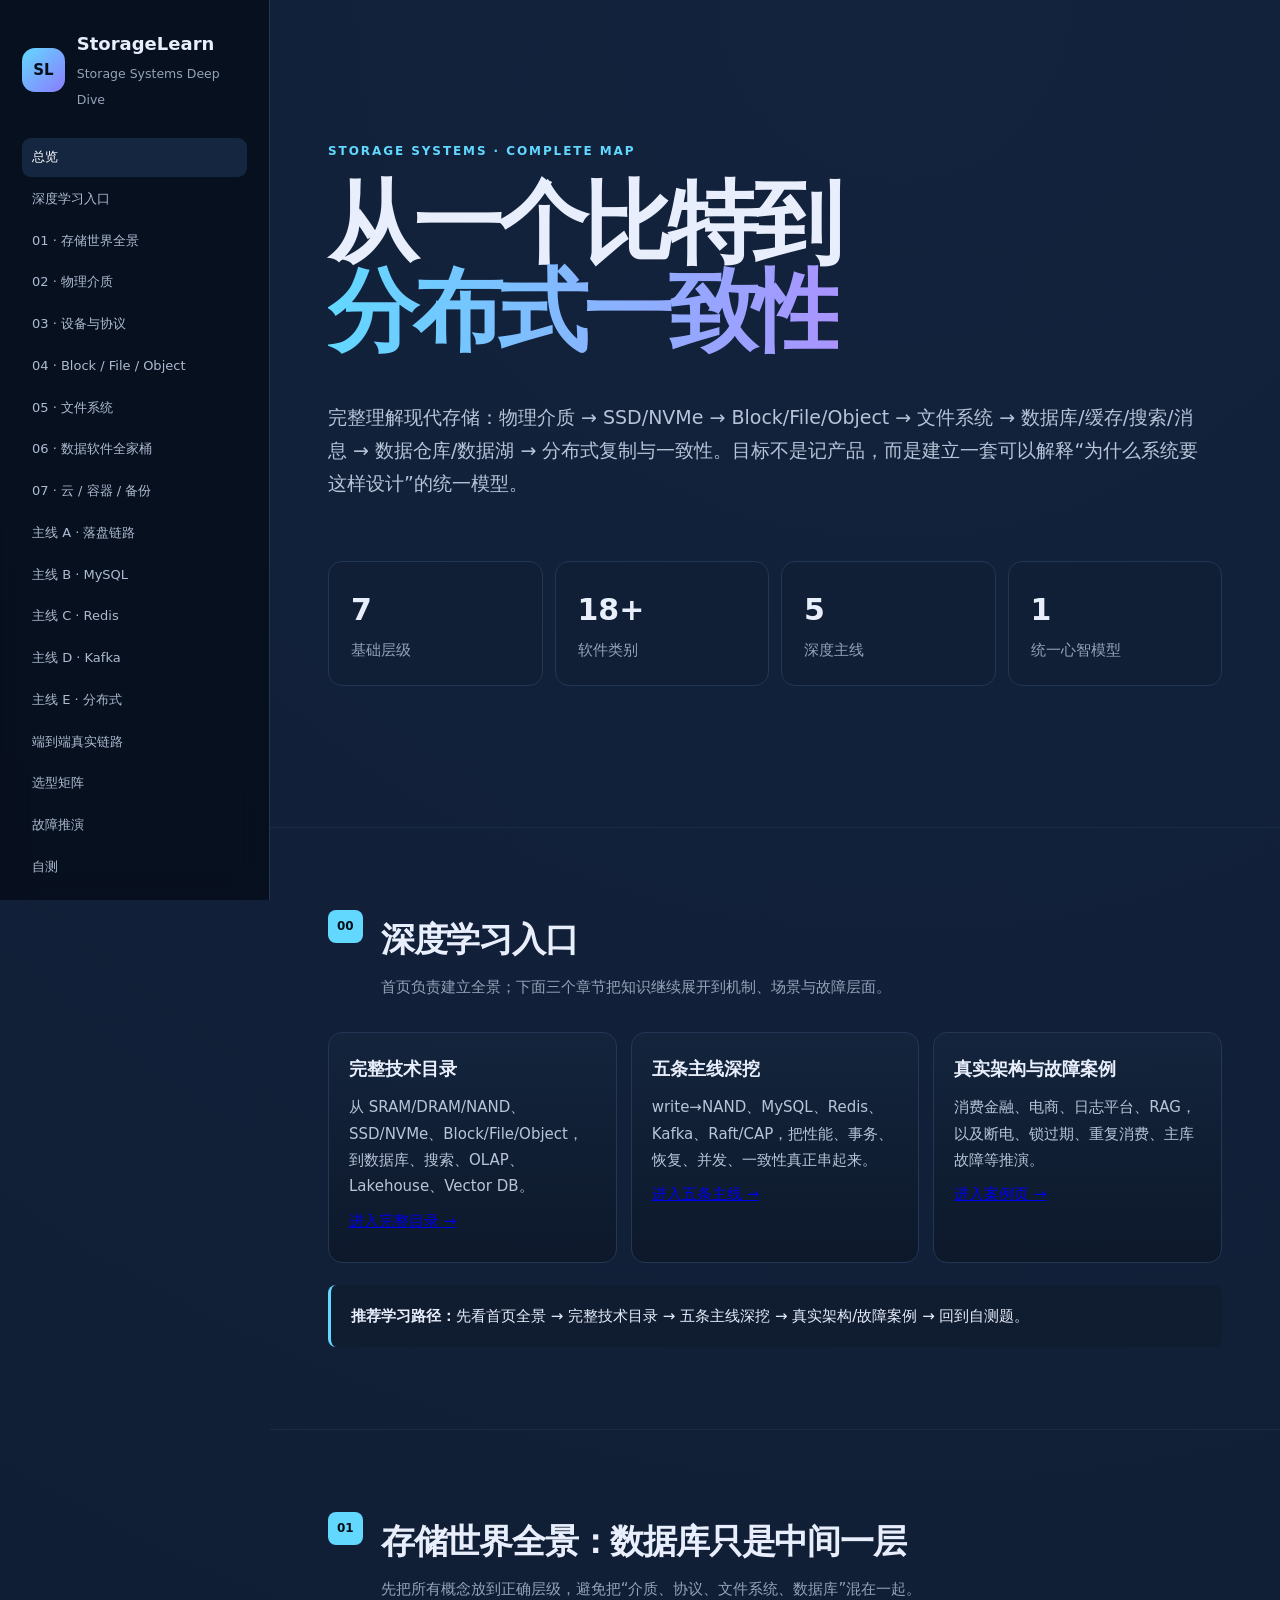
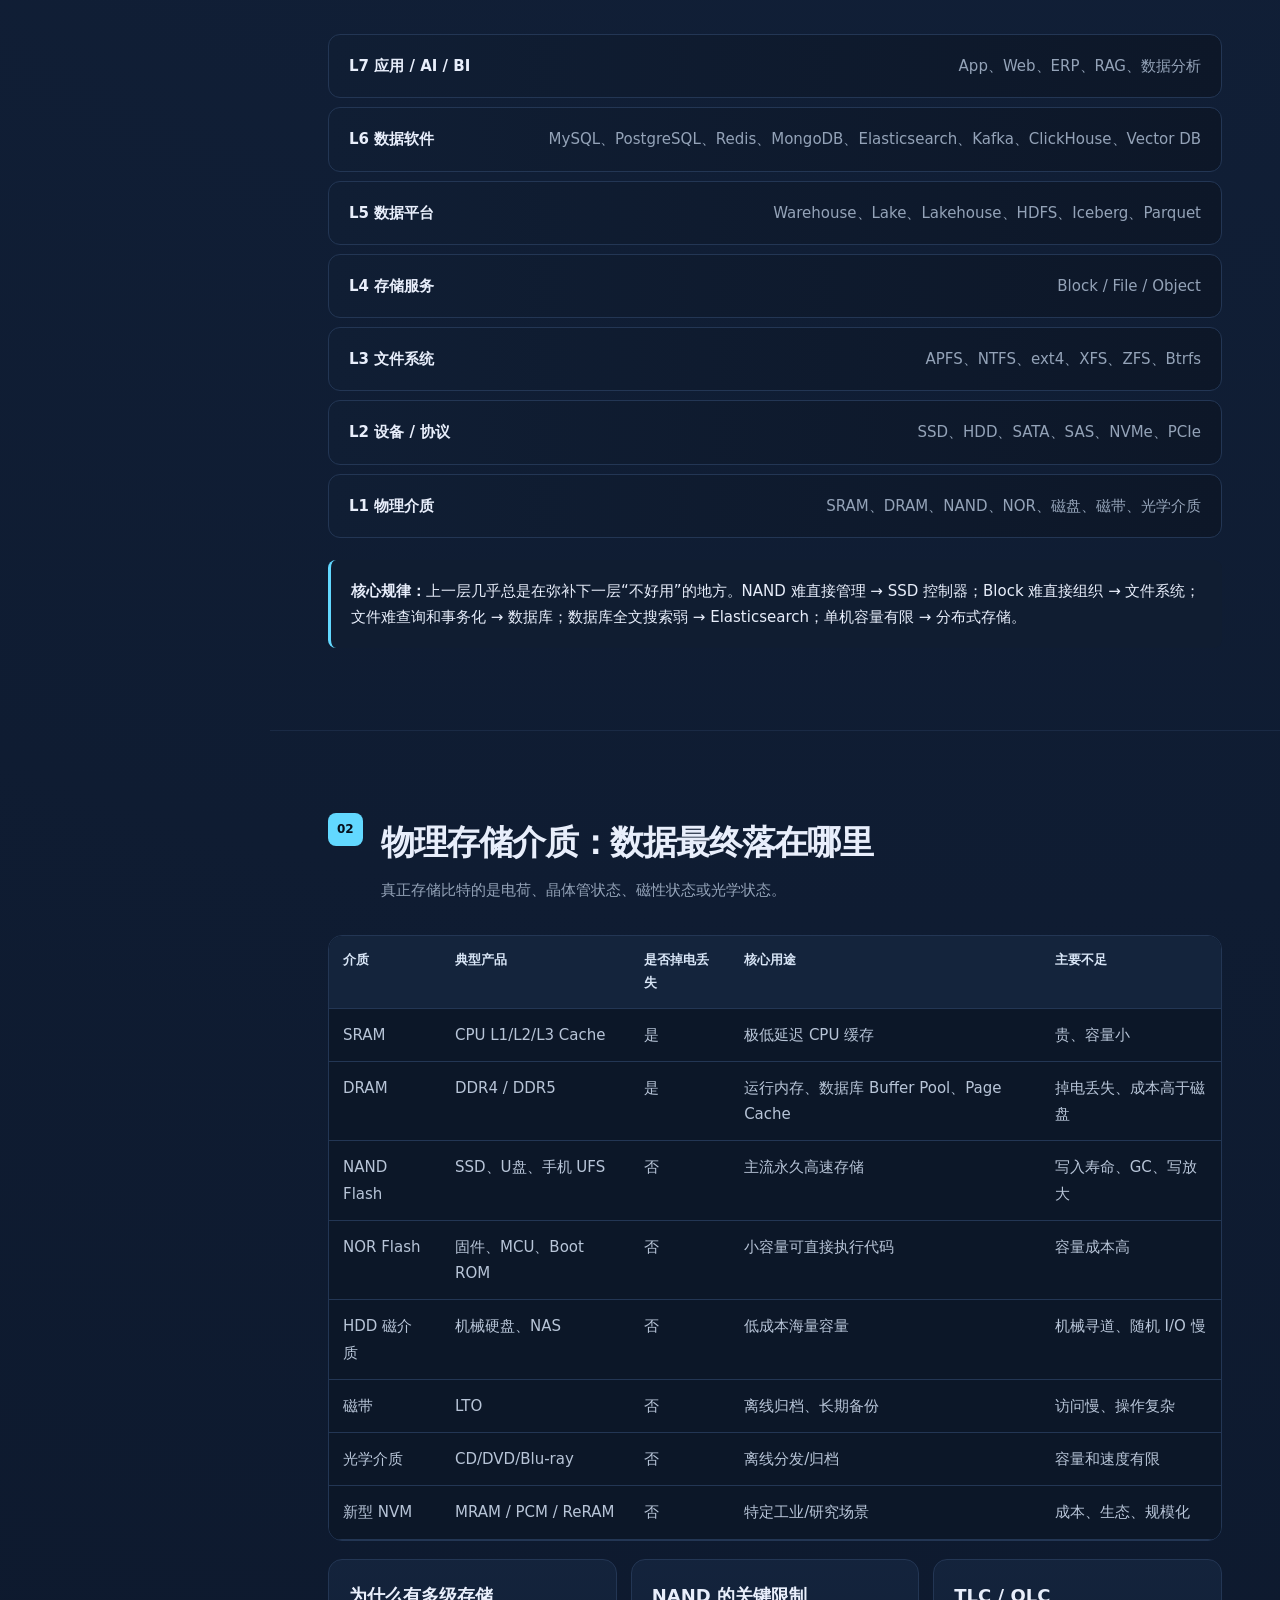
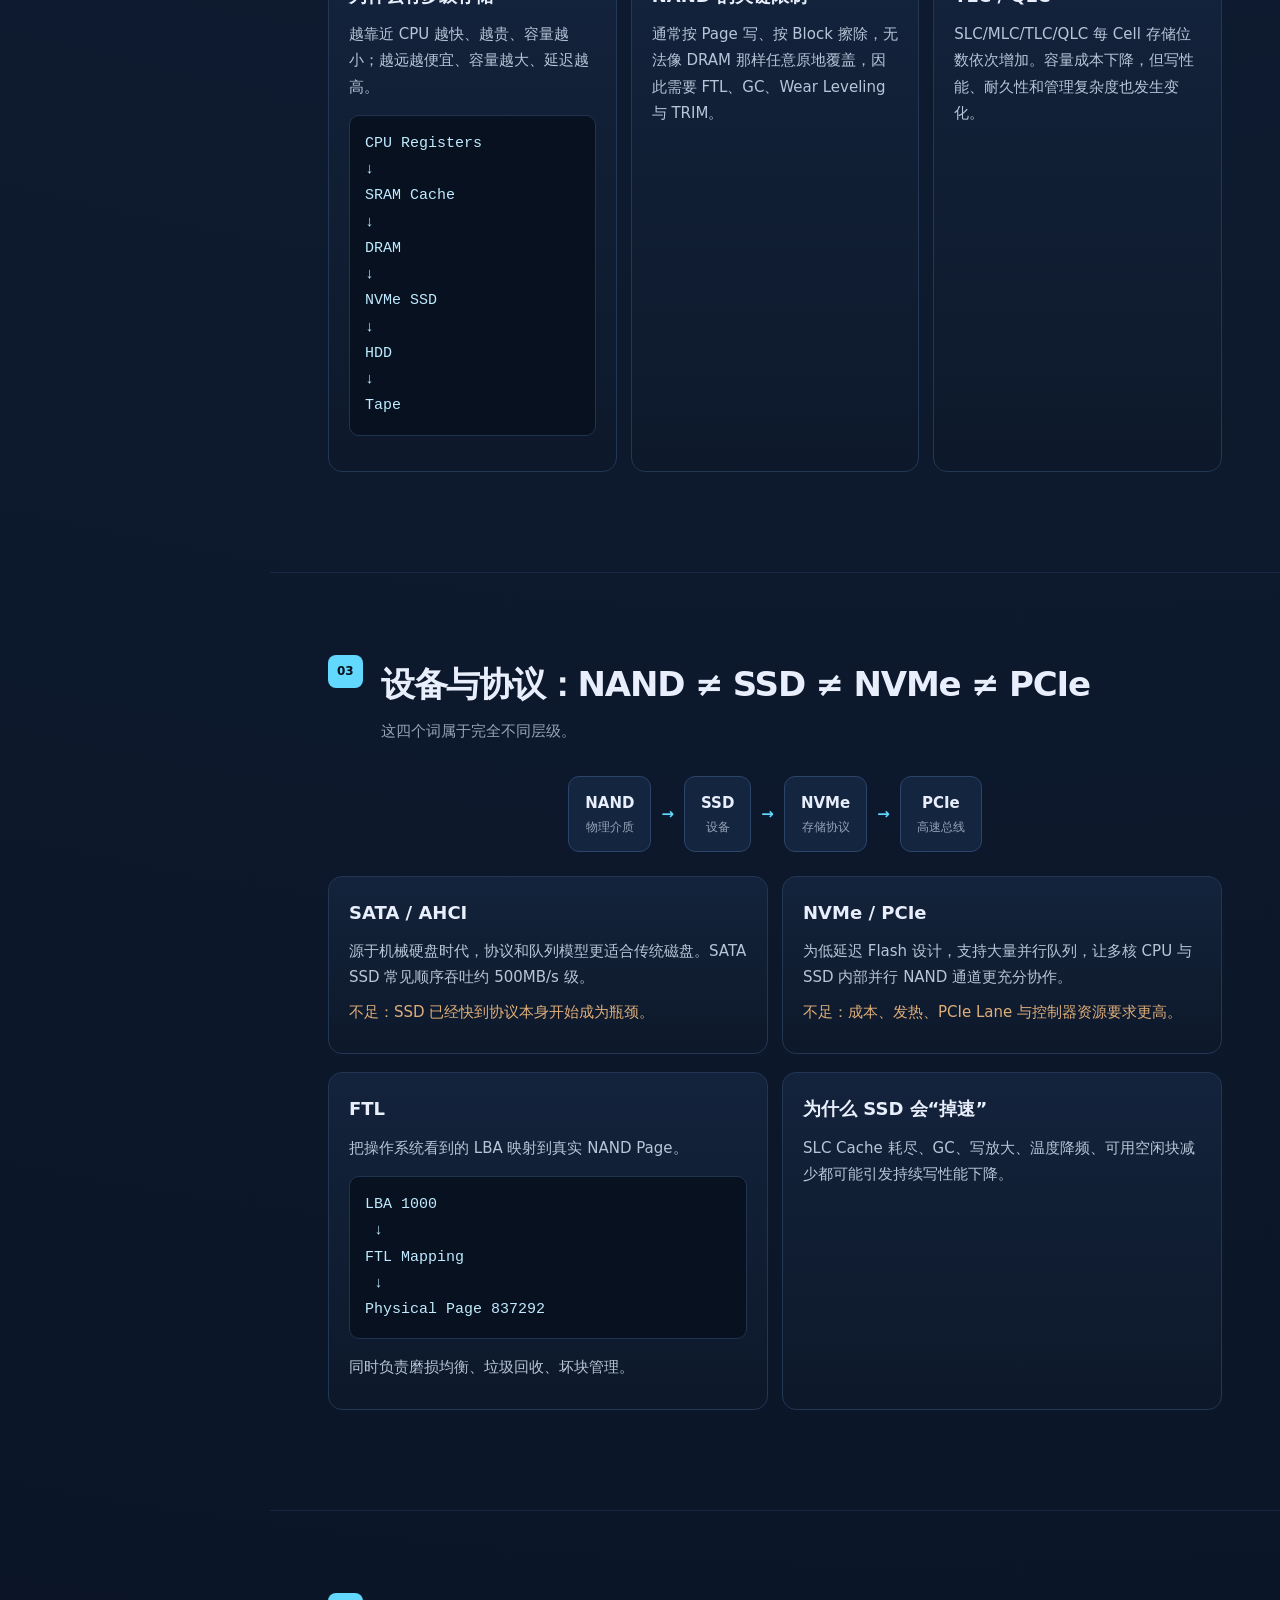
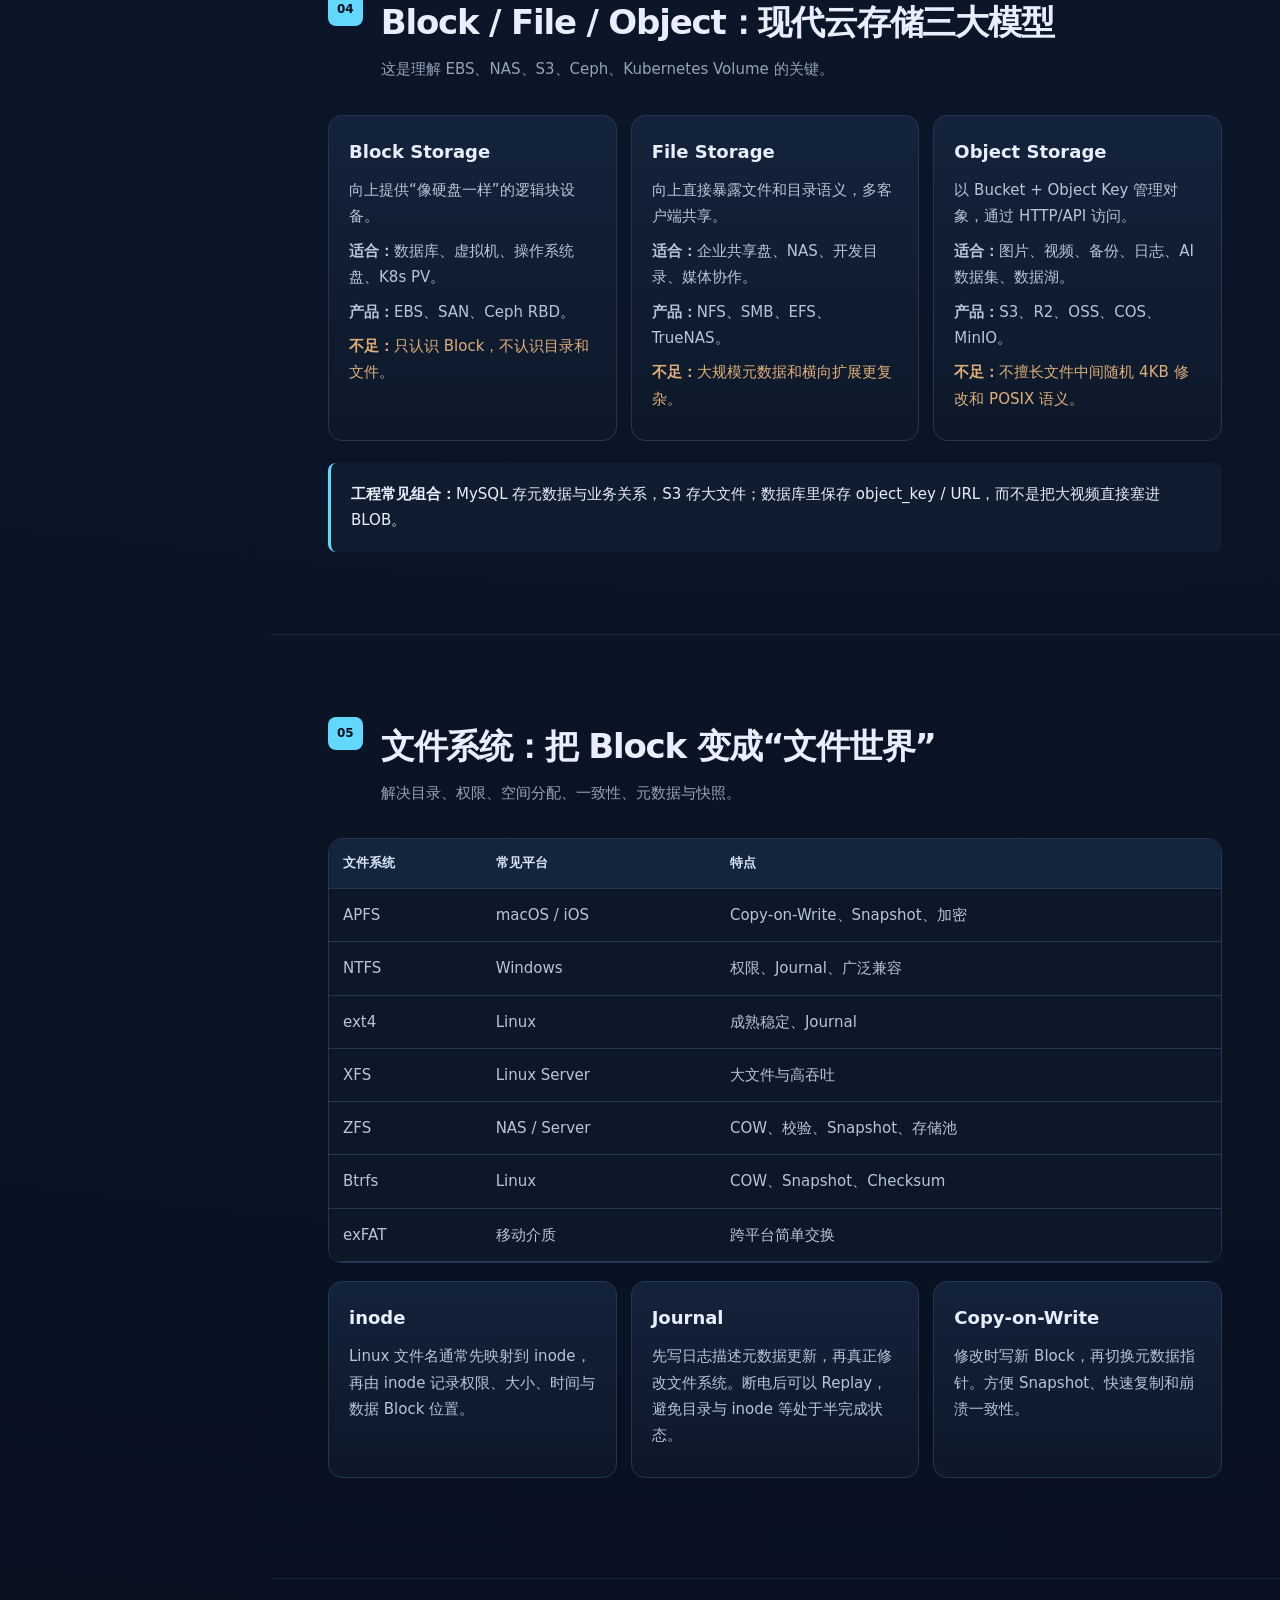
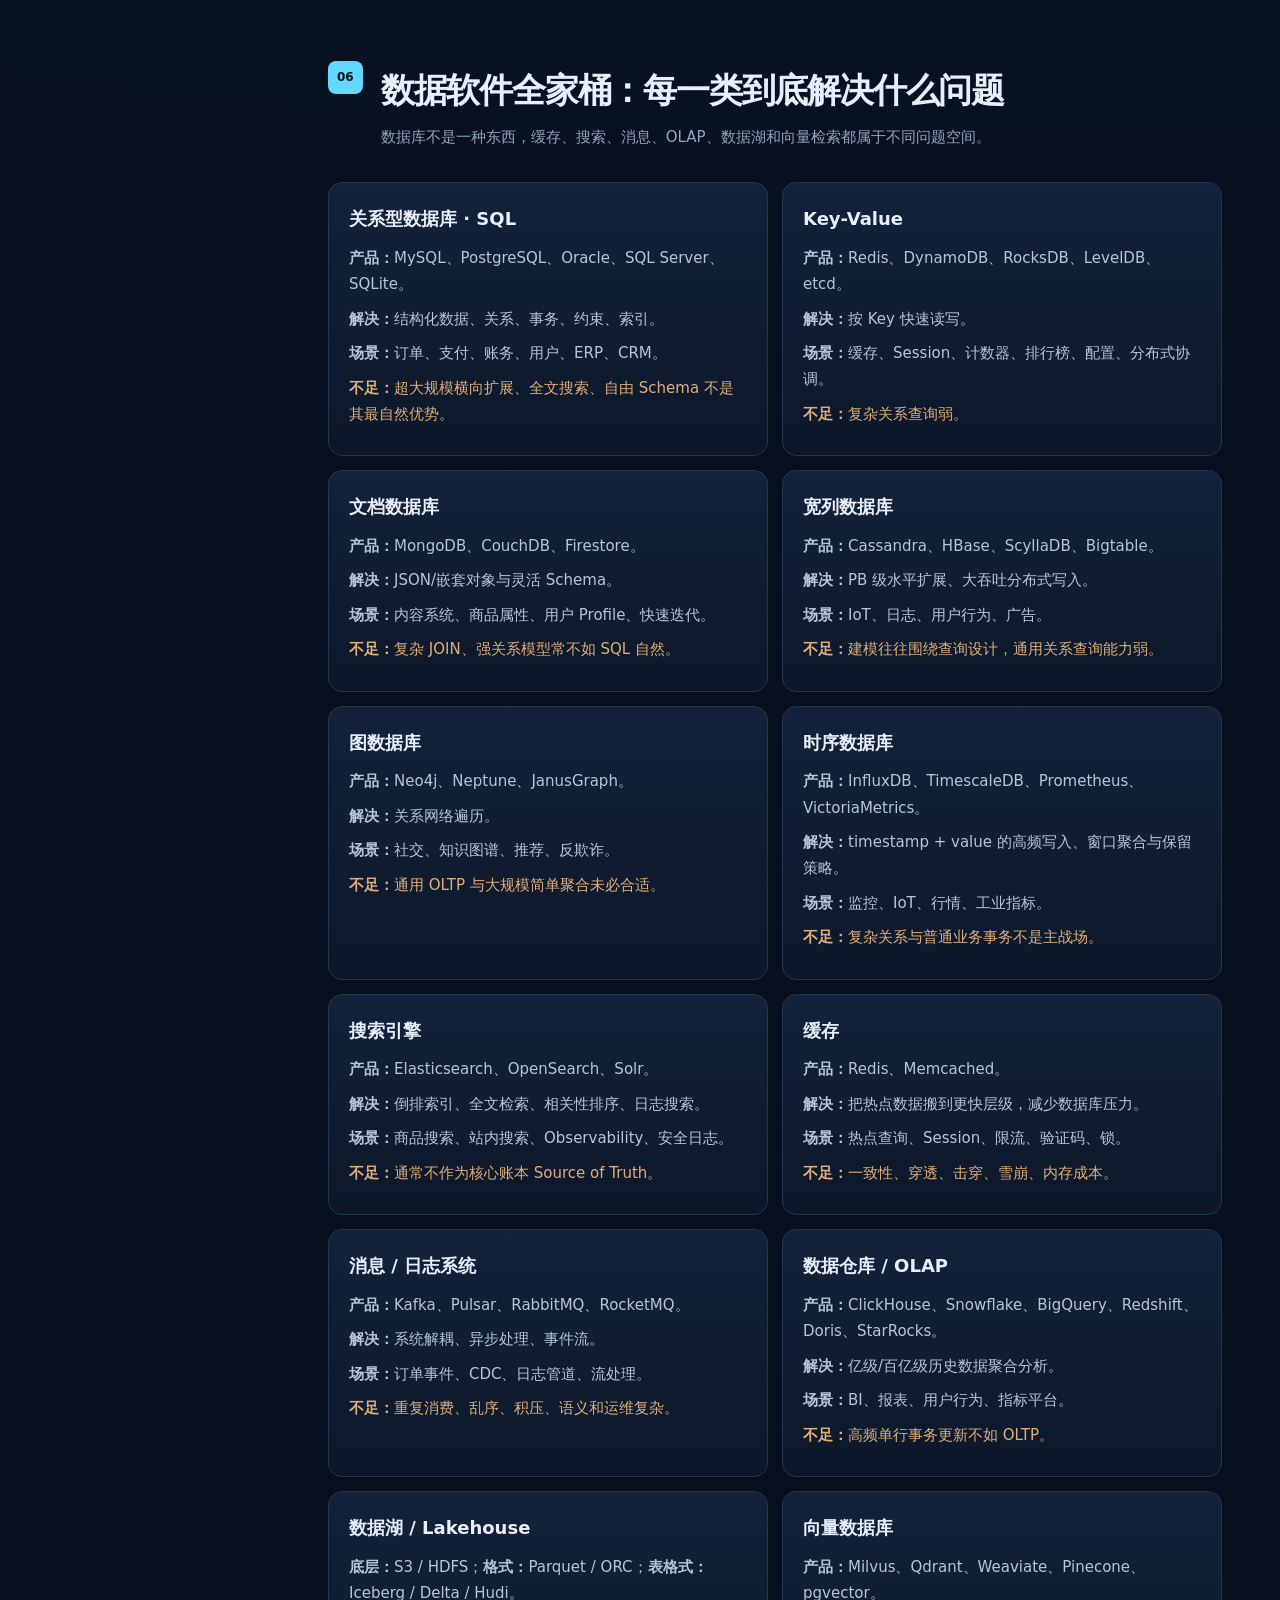
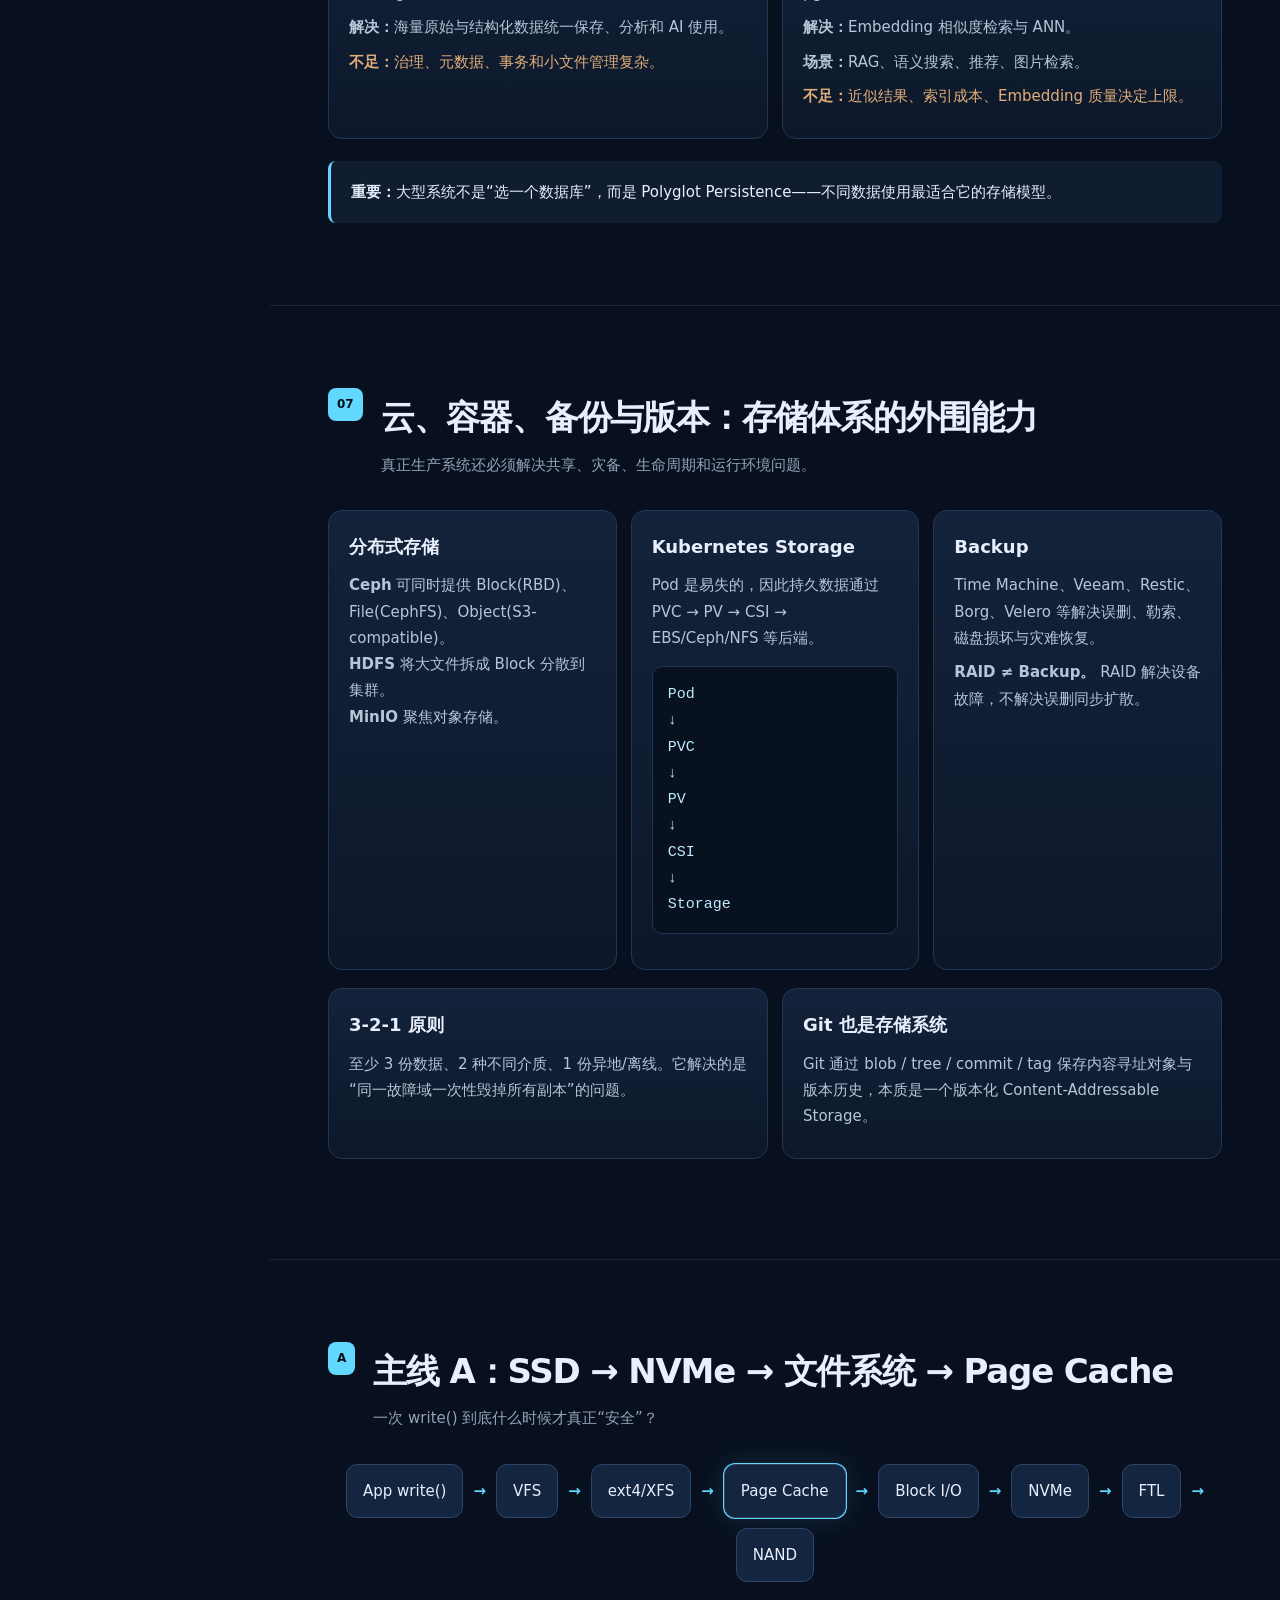
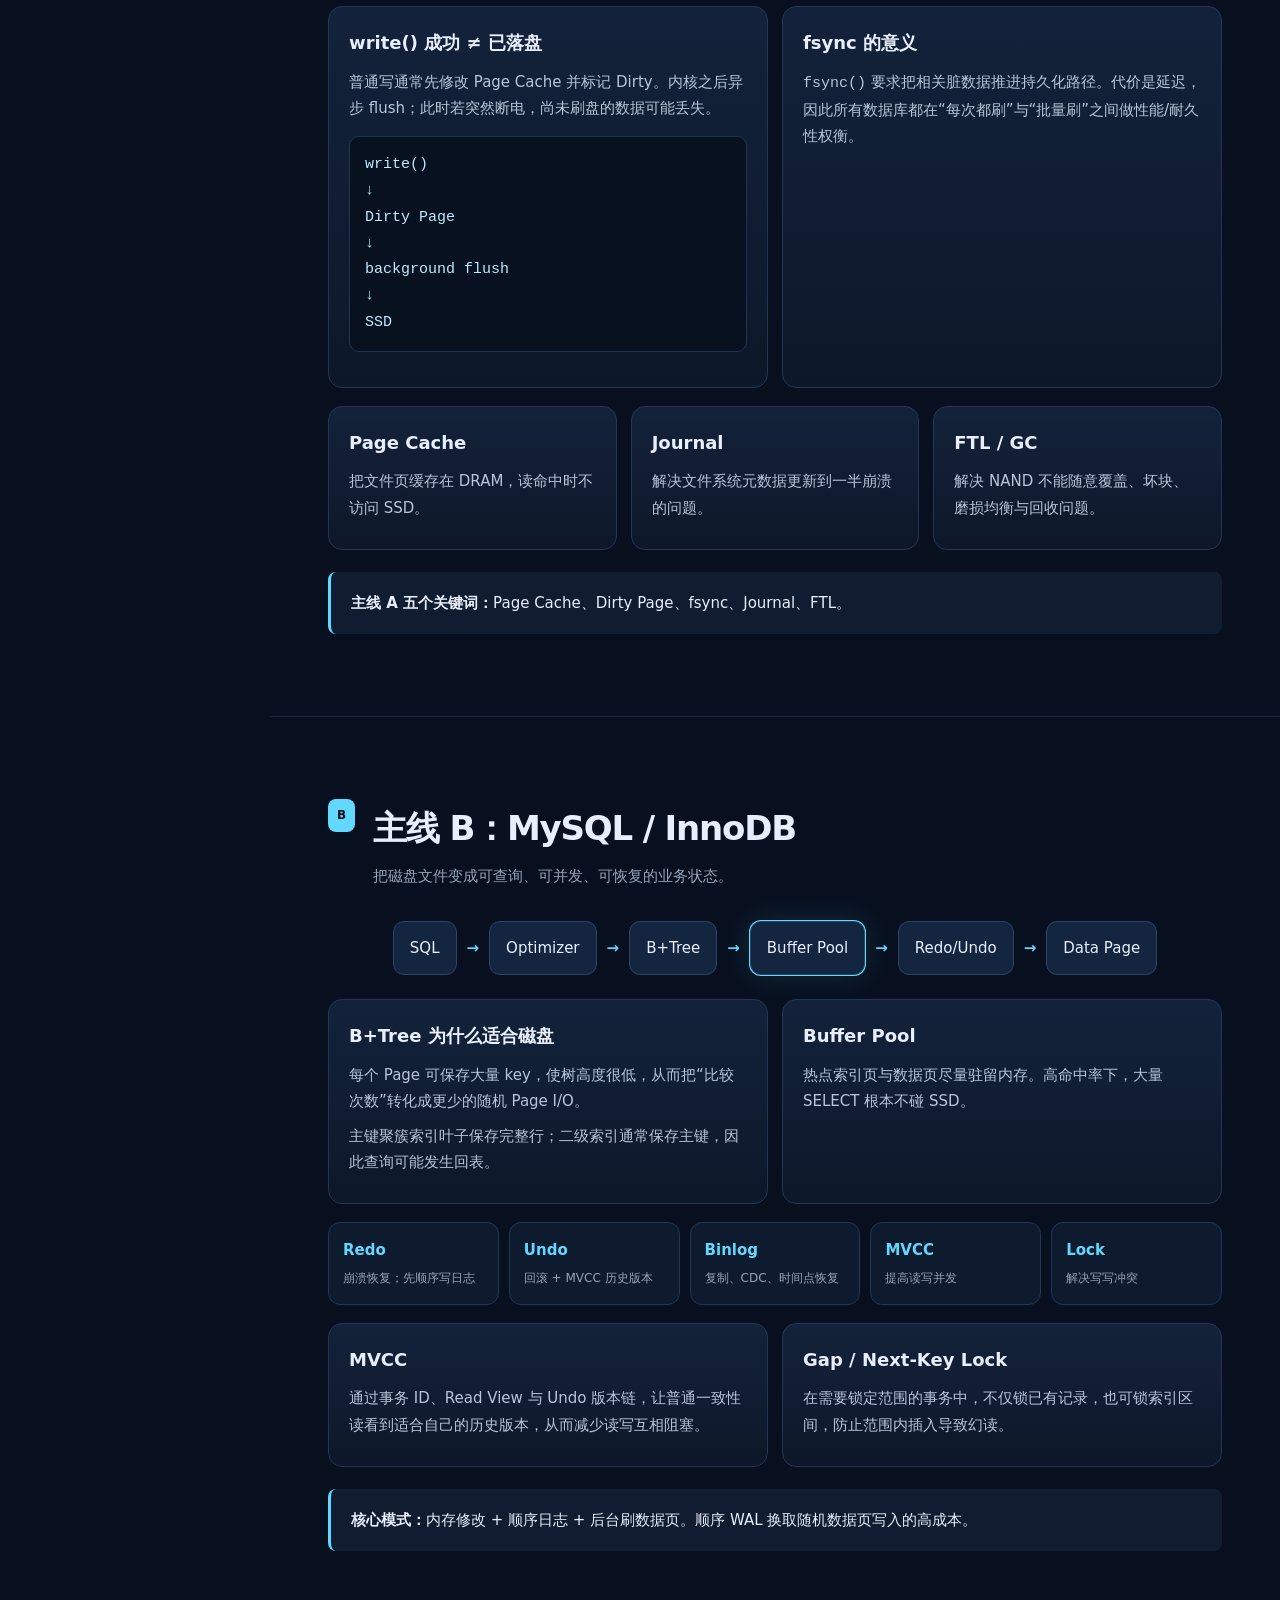
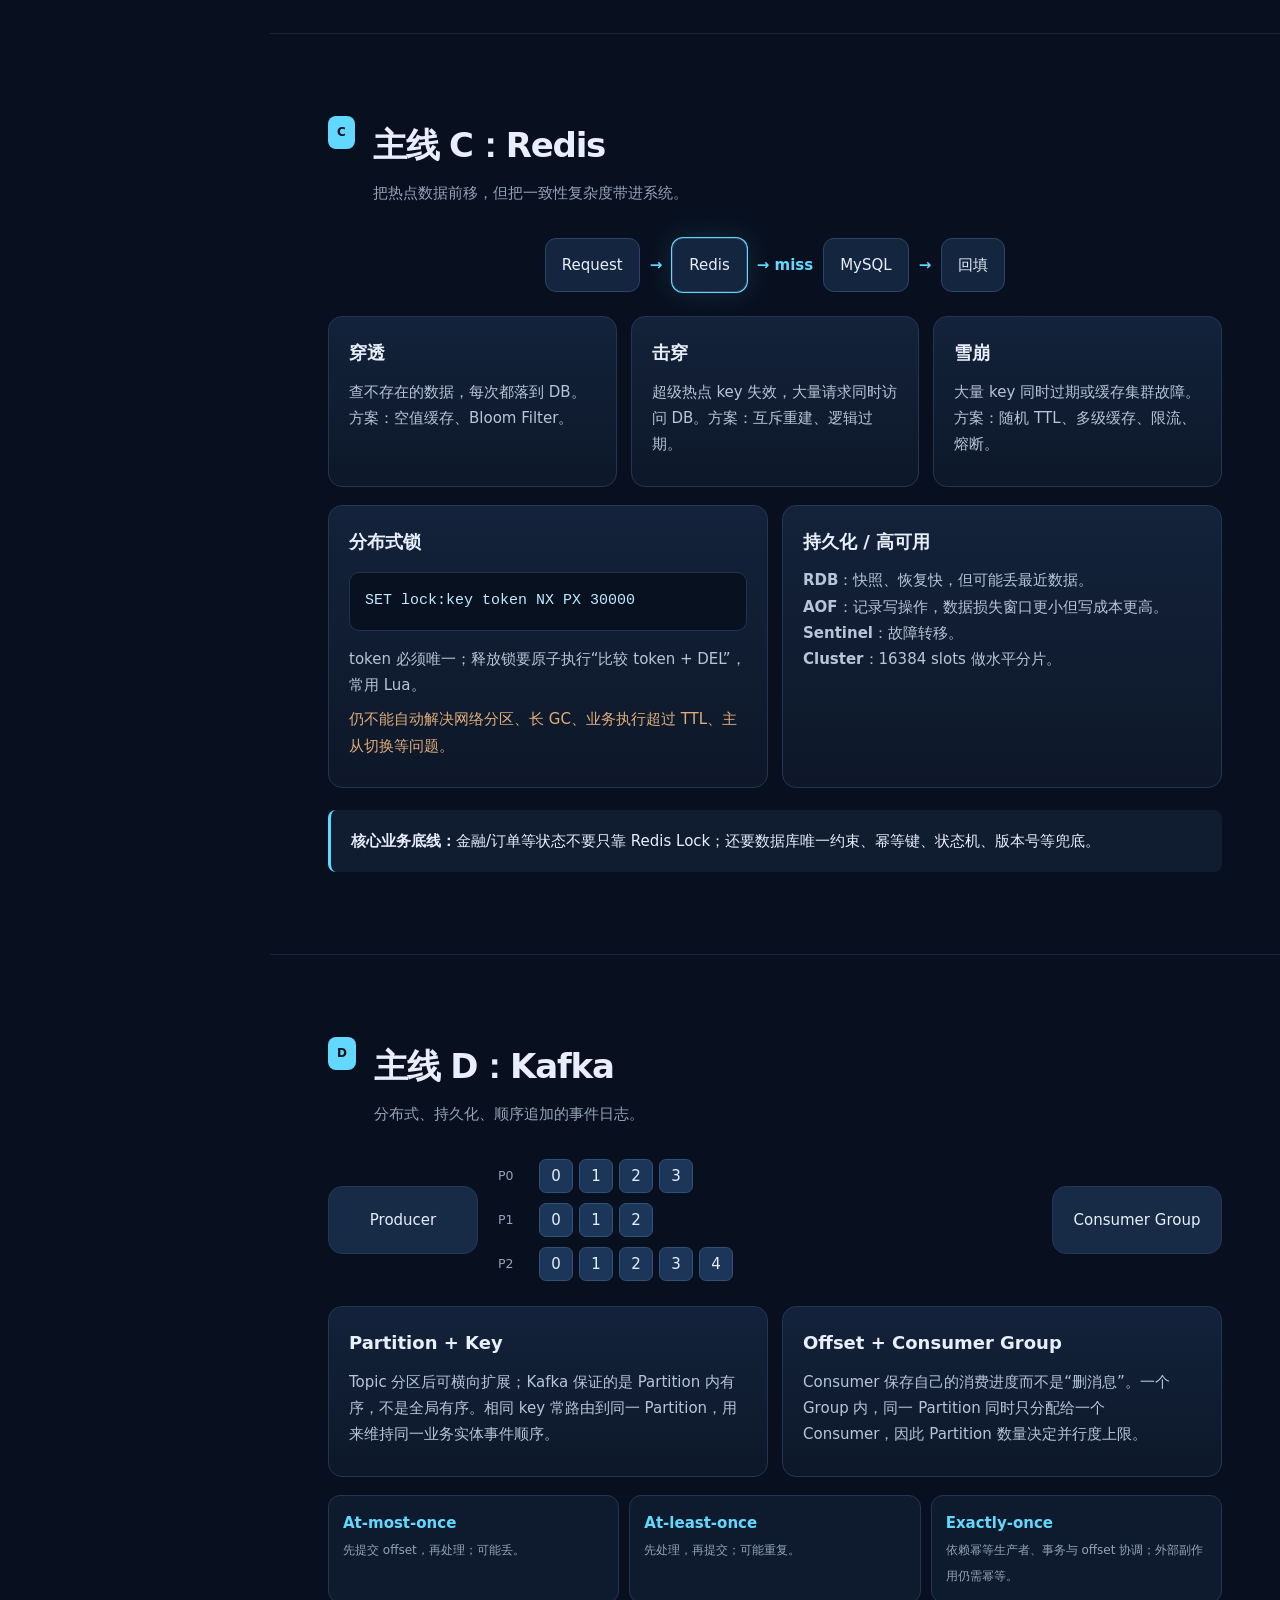
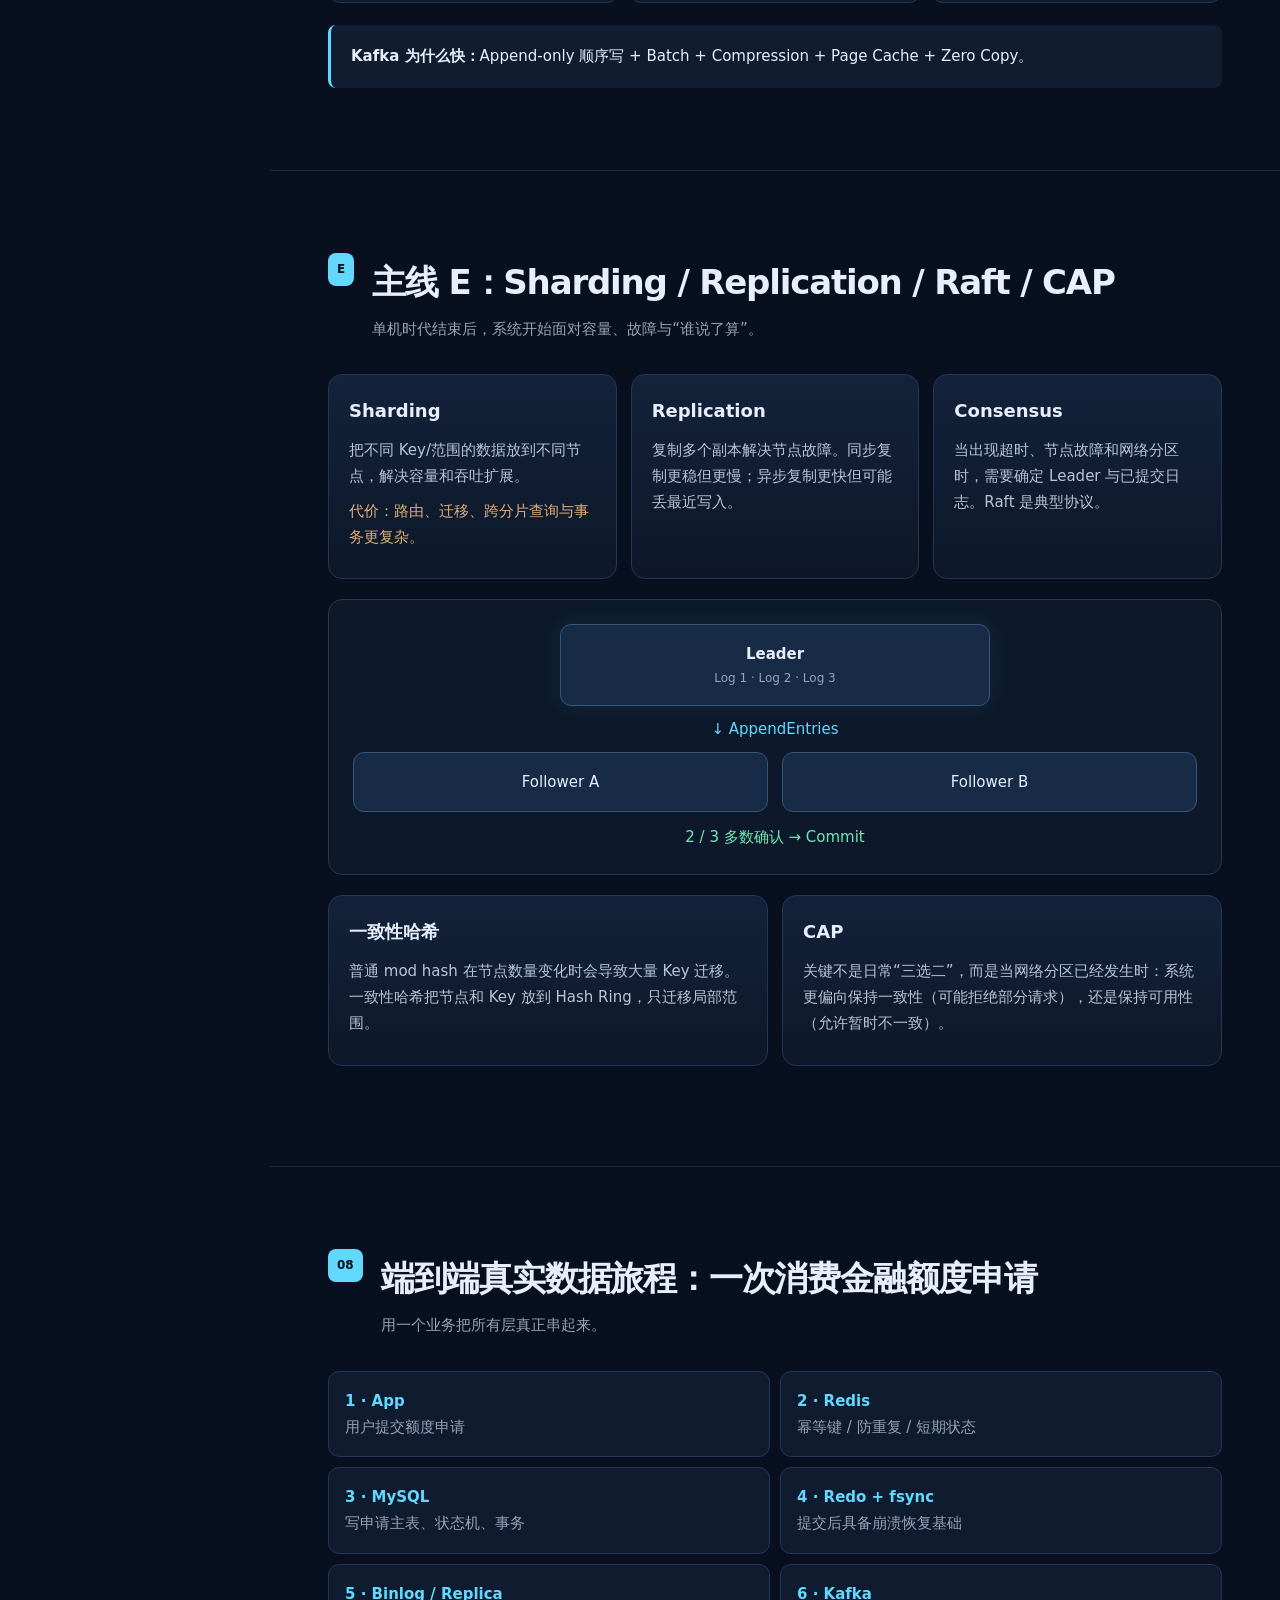
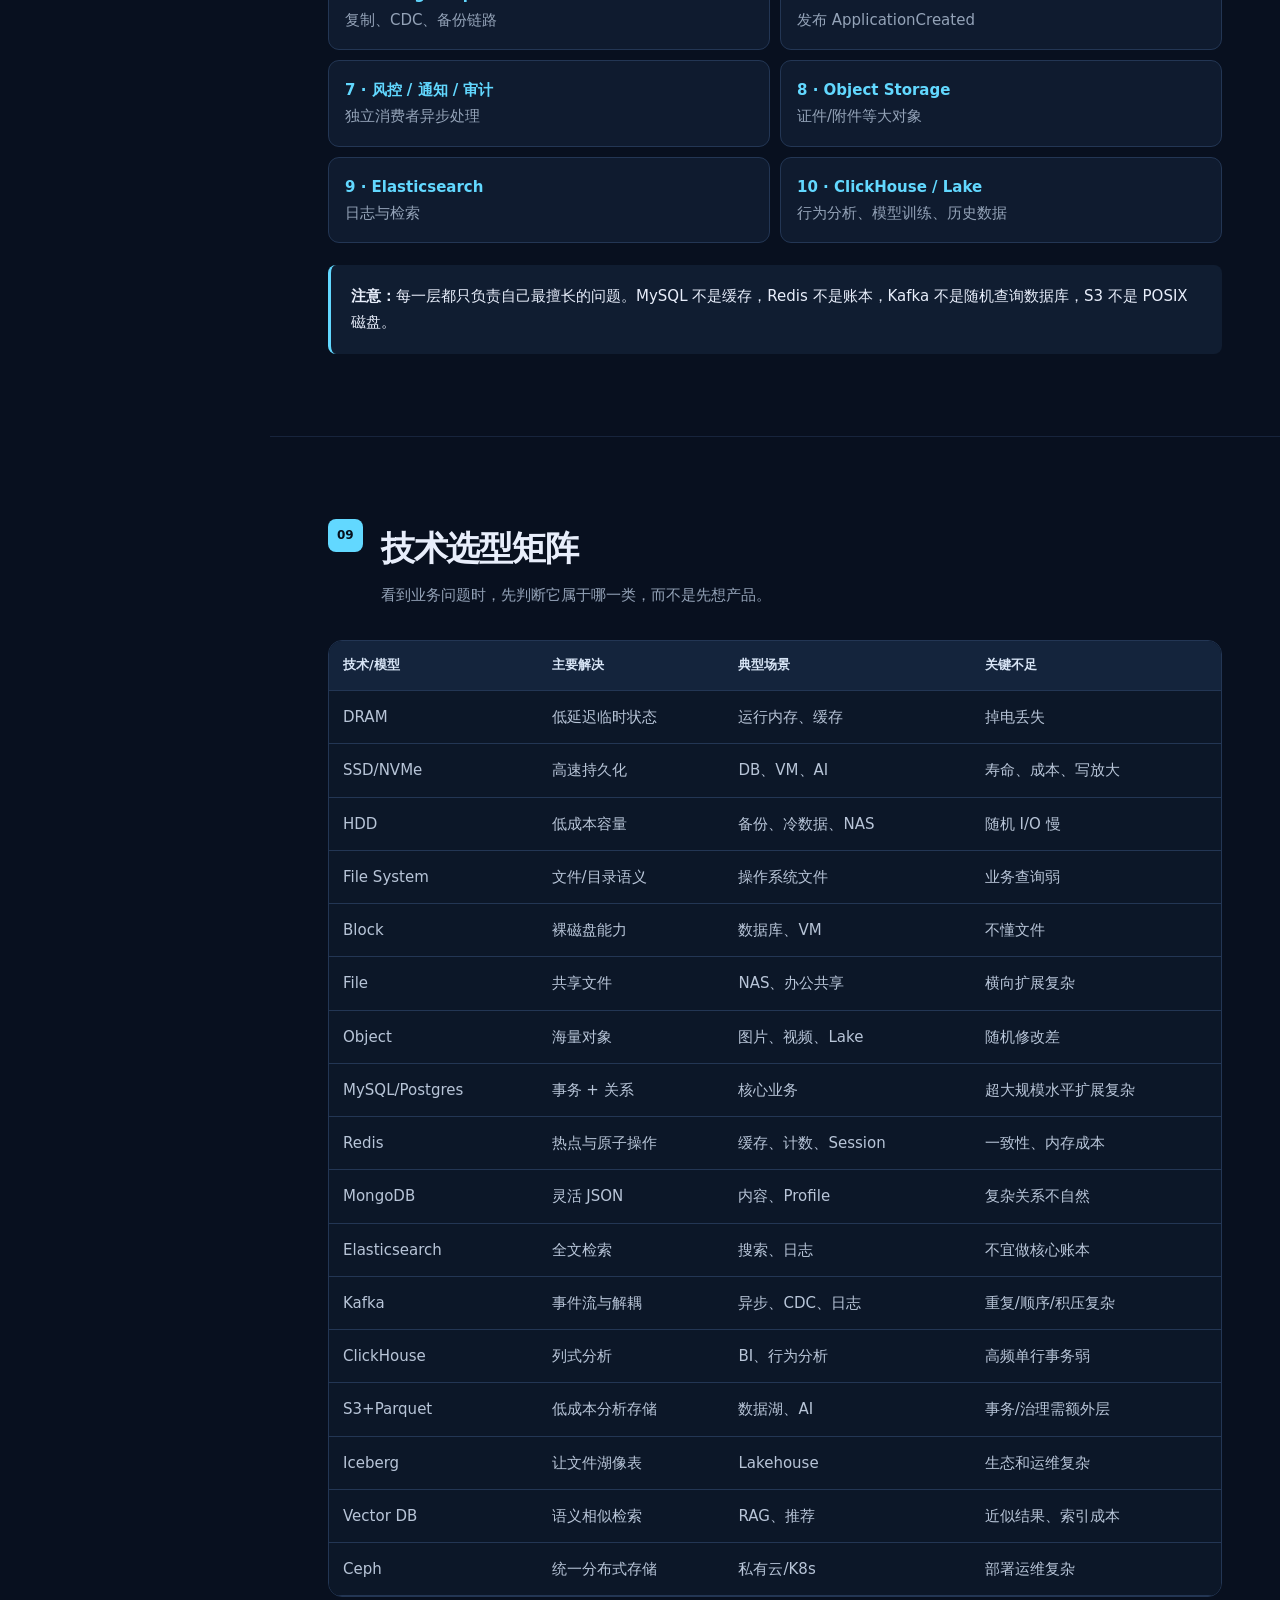
==== commit 9204cba5: "feat: add deep learning hub to storage overview" ====
--- a/index.html
+++ b/index.html
@@ -13,7 +13,7 @@
 <aside class="sidebar" id="sidebar">
   <div class="brand"><div class="logo">SL</div><div><b>StorageLearn</b><small>Storage Systems Deep Dive</small></div></div>
   <nav>
-    <a href="#hero">总览</a>
+    <a href="#hero">总览</a><a href="#study-hub">深度学习入口</a>
     <a href="#landscape">01 · 存储世界全景</a>
     <a href="#media">02 · 物理介质</a>
     <a href="#device">03 · 设备与协议</a>
@@ -40,6 +40,17 @@
   <h1>从一个比特到<br><span>分布式一致性</span></h1>
   <p class="lead">完整理解现代存储：物理介质 → SSD/NVMe → Block/File/Object → 文件系统 → 数据库/缓存/搜索/消息 → 数据仓库/数据湖 → 分布式复制与一致性。目标不是记产品，而是建立一套可以解释“为什么系统要这样设计”的统一模型。</p>
   <div class="stats"><div><b>7</b><span>基础层级</span></div><div><b>18+</b><span>软件类别</span></div><div><b>5</b><span>深度主线</span></div><div><b>1</b><span>统一心智模型</span></div></div>
+</section>
+
+
+<section id="study-hub">
+<header class="section-head"><span>00</span><div><h2>深度学习入口</h2><p>首页负责建立全景；下面三个章节把知识继续展开到机制、场景与故障层面。</p></div></header>
+<div class="cards three">
+<article><h3>完整技术目录</h3><p>从 SRAM/DRAM/NAND、SSD/NVMe、Block/File/Object，到数据库、搜索、OLAP、Lakehouse、Vector DB。</p><p><a class="chapter-link" href="./catalog.html">进入完整目录 →</a></p></article>
+<article><h3>五条主线深挖</h3><p>write→NAND、MySQL、Redis、Kafka、Raft/CAP，把性能、事务、恢复、并发、一致性真正串起来。</p><p><a class="chapter-link" href="./deep-dive.html">进入五条主线 →</a></p></article>
+<article><h3>真实架构与故障案例</h3><p>消费金融、电商、日志平台、RAG，以及断电、锁过期、重复消费、主库故障等推演。</p><p><a class="chapter-link" href="./scenarios.html">进入案例页 →</a></p></article>
+</div>
+<div class="principle"><b>推荐学习路径：</b>先看首页全景 → 完整技术目录 → 五条主线深挖 → 真实架构/故障案例 → 回到自测题。</div>
 </section>
 
 <section id="landscape">
--- a/styles.css
+++ b/styles.css
@@ -0,0 +1,23 @@
+:root{
+ --bg:#08101f;--panel:#0f1a2d;--panel2:#13223b;--text:#e8eefb;--muted:#94a3b8;
+ --line:#233654;--accent:#62d8ff;--accent2:#8b7cff;--good:#71e6b3;--warn:#ffbd69;
+}
+*{box-sizing:border-box}html{scroll-behavior:smooth}body{margin:0;background:radial-gradient(circle at 70% 0,#13233d 0,#08101f 38%);color:var(--text);font:15px/1.75 Inter,ui-sans-serif,system-ui,-apple-system,BlinkMacSystemFont,"Segoe UI","PingFang SC","Microsoft YaHei",sans-serif}
+.progress{height:3px;background:linear-gradient(90deg,var(--accent),var(--accent2));position:fixed;z-index:20;top:0;left:0;width:0}
+.sidebar{position:fixed;inset:0 auto 0 0;width:270px;border-right:1px solid var(--line);background:rgba(7,15,29,.94);backdrop-filter:blur(14px);padding:28px 22px;overflow:auto;z-index:10}
+.brand{display:flex;gap:12px;align-items:center;margin-bottom:26px}.brand .logo{width:44px;height:44px;border-radius:13px;display:grid;place-items:center;font-weight:900;background:linear-gradient(135deg,var(--accent),var(--accent2));color:#06101c}.brand b{display:block;font-size:18px}.brand small{color:var(--muted)}
+nav{display:grid;gap:3px}nav a{color:#aebcd1;text-decoration:none;padding:8px 10px;border-radius:9px;font-size:13px}nav a:hover,nav a.active{background:#152641;color:#fff}.side-tip{margin-top:26px;padding:14px;border:1px solid var(--line);border-radius:12px;color:var(--muted);font-size:12px}
+main{margin-left:270px}section{max-width:1180px;margin:0 auto;padding:82px 58px;border-bottom:1px solid rgba(35,54,84,.55)}.hero{min-height:92vh;display:flex;flex-direction:column;justify-content:center}.eyebrow{color:var(--accent);letter-spacing:.16em;font-weight:800;font-size:12px}.hero h1{font-size:clamp(48px,7vw,92px);line-height:.98;margin:18px 0 26px;letter-spacing:-.055em}.hero h1 span{background:linear-gradient(90deg,var(--accent),#a994ff);-webkit-background-clip:text;color:transparent}.lead{max-width:880px;color:#b7c4d8;font-size:19px}.stats{display:grid;grid-template-columns:repeat(4,1fr);gap:12px;margin-top:42px}.stats div{background:rgba(17,31,53,.65);border:1px solid var(--line);padding:22px;border-radius:14px}.stats b{display:block;font-size:30px}.stats span{color:var(--muted)}
+.section-head{display:flex;gap:18px;align-items:flex-start;margin-bottom:32px}.section-head>span{font-size:12px;font-weight:900;color:#06101c;background:var(--accent);padding:6px 9px;border-radius:8px}.section-head h2{font-size:34px;margin:0 0 4px;letter-spacing:-.035em}.section-head p{margin:0;color:var(--muted)}
+.layer-stack{display:grid;gap:9px}.layer-stack div{padding:18px 20px;border:1px solid var(--line);background:linear-gradient(90deg,#101e34,#0d1728);border-radius:12px;display:flex;justify-content:space-between;gap:20px}.layer-stack span{color:var(--muted);text-align:right}
+.principle,.takeaway{margin-top:22px;padding:18px 20px;border-left:3px solid var(--accent);background:#101d31;border-radius:8px}.cards{display:grid;gap:14px;margin:18px 0}.cards.two{grid-template-columns:repeat(2,1fr)}.cards.three{grid-template-columns:repeat(3,1fr)}article{background:linear-gradient(180deg,rgba(20,36,61,.92),rgba(13,24,42,.92));border:1px solid var(--line);border-radius:14px;padding:20px}article h3{margin:0 0 10px;font-size:18px}article p{color:#b8c5d8;margin:.55em 0}.weak{color:#e0ae79!important}
+.table-wrap{overflow:auto;border:1px solid var(--line);border-radius:14px}table{width:100%;border-collapse:collapse;min-width:780px;background:#0c1728}th,td{padding:13px 14px;border-bottom:1px solid var(--line);text-align:left;vertical-align:top}th{background:#14243c;color:#d8e5f6;font-size:13px}td{color:#b8c5d8}
+pre,code{font-family:"SFMono-Regular",Consolas,monospace}pre{background:#08111f;border:1px solid #203450;border-radius:10px;padding:15px;overflow:auto;color:#bfeaff}.concept-chain,.flow{display:flex;align-items:center;justify-content:center;gap:10px;flex-wrap:wrap;margin:24px 0}.concept-chain div,.flow div{background:#14253f;border:1px solid #2c4468;border-radius:11px;padding:13px 16px;text-align:center}.concept-chain div span{display:block;color:var(--muted);font-size:12px}.flow b,.concept-chain>b{color:var(--accent)}.hot{box-shadow:0 0 0 1px var(--accent),0 0 28px rgba(98,216,255,.14)}
+.catalog{display:grid;grid-template-columns:repeat(2,1fr);gap:14px}.compare,.delivery{display:grid;grid-template-columns:repeat(5,1fr);gap:10px;margin:18px 0}.compare div,.delivery div{border:1px solid var(--line);border-radius:12px;padding:14px;background:#0e1a2d}.compare b,.delivery b{display:block;color:var(--accent)}.compare span,.delivery span{font-size:12px;color:var(--muted)}.delivery{grid-template-columns:repeat(3,1fr)}
+.kafka{display:grid;grid-template-columns:150px 1fr 170px;gap:20px;align-items:center;margin:25px 0}.producer,.consumer{text-align:center;padding:20px;border-radius:14px;background:#172b47;border:1px solid var(--line)}.topic{display:grid;gap:10px}.topic>div{display:flex;gap:6px;align-items:center}.topic small{width:35px;color:var(--muted)}.topic span{display:grid;place-items:center;width:34px;height:34px;border-radius:7px;background:#1c3659;border:1px solid #33527a}
+.raft{text-align:center;padding:24px;background:#0d192b;border:1px solid var(--line);border-radius:14px;margin:20px 0}.node{padding:16px;border-radius:11px;background:#172b47;border:1px solid #34557c}.leader{max-width:430px;margin:auto;box-shadow:0 0 25px rgba(98,216,255,.08)}.leader span{display:block;color:var(--muted);font-size:12px}.followers{display:grid;grid-template-columns:1fr 1fr;gap:14px}.arrow{color:var(--accent);margin:10px}.majority{color:var(--good);margin-top:12px}
+.journey{display:grid;grid-template-columns:repeat(2,1fr);gap:10px}.journey div{border:1px solid var(--line);background:#0f1b2f;padding:16px;border-radius:11px}.journey b{display:block;color:var(--accent)}.journey span{color:var(--muted)}
+.quiz{display:grid;gap:9px;padding-left:24px}.quiz li{padding:11px 14px;background:#101d31;border:1px solid var(--line);border-radius:9px}
+footer{max-width:1180px;margin:auto;padding:42px 58px 70px;color:var(--muted);display:flex;justify-content:space-between;border-top:1px solid var(--line)}footer b{color:#fff}
+.menu-btn{display:none;position:fixed;right:16px;top:16px;z-index:30;border:1px solid var(--line);background:#11223a;color:white;border-radius:9px;padding:8px 11px}
+@media(max-width:950px){.sidebar{transform:translateX(-100%);transition:.2s}.sidebar.open{transform:none}.menu-btn{display:block}main{margin-left:0}section{padding:64px 22px}.stats{grid-template-columns:1fr 1fr}.cards.two,.cards.three,.catalog,.journey{grid-template-columns:1fr}.compare{grid-template-columns:1fr 1fr}.delivery{grid-template-columns:1fr}.kafka{grid-template-columns:1fr}.layer-stack div{display:block}.layer-stack span{display:block;text-align:left;margin-top:5px}footer{padding:35px 22px;display:block}.hero h1{font-size:52px}}
